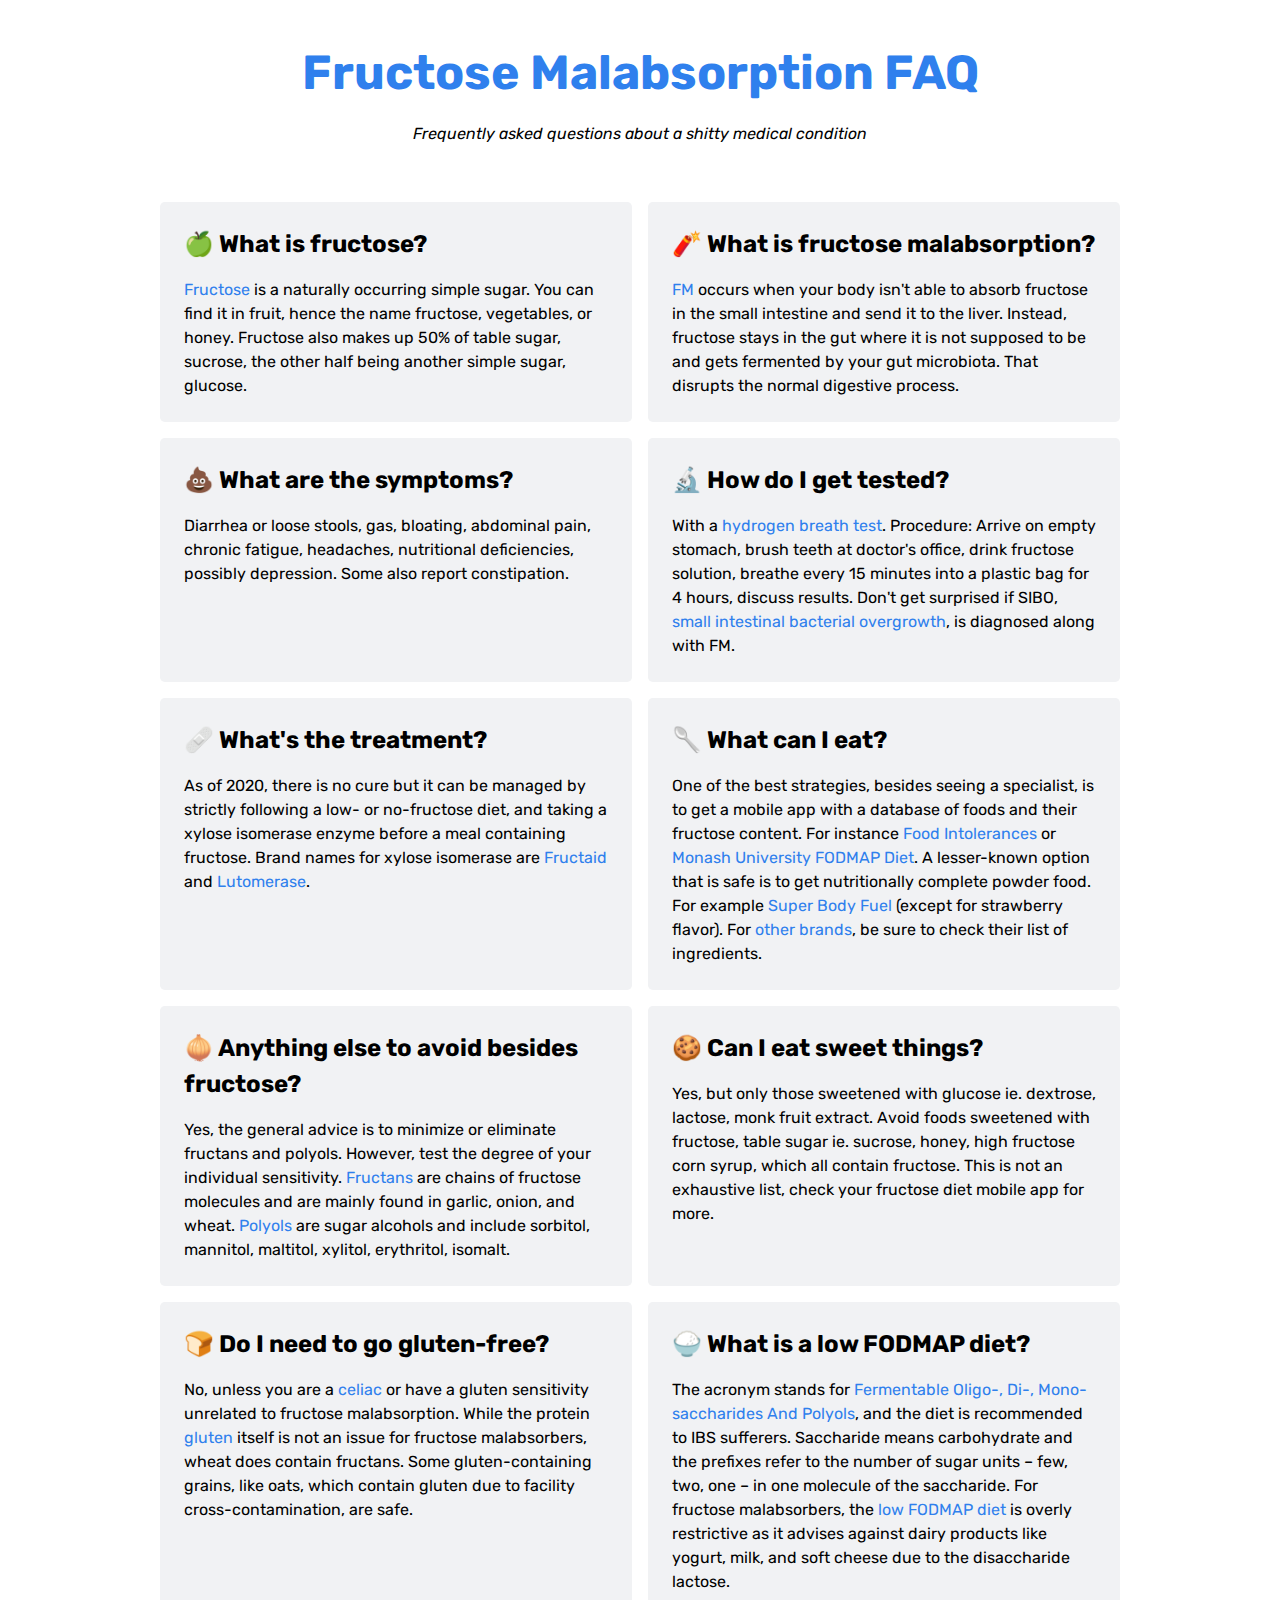
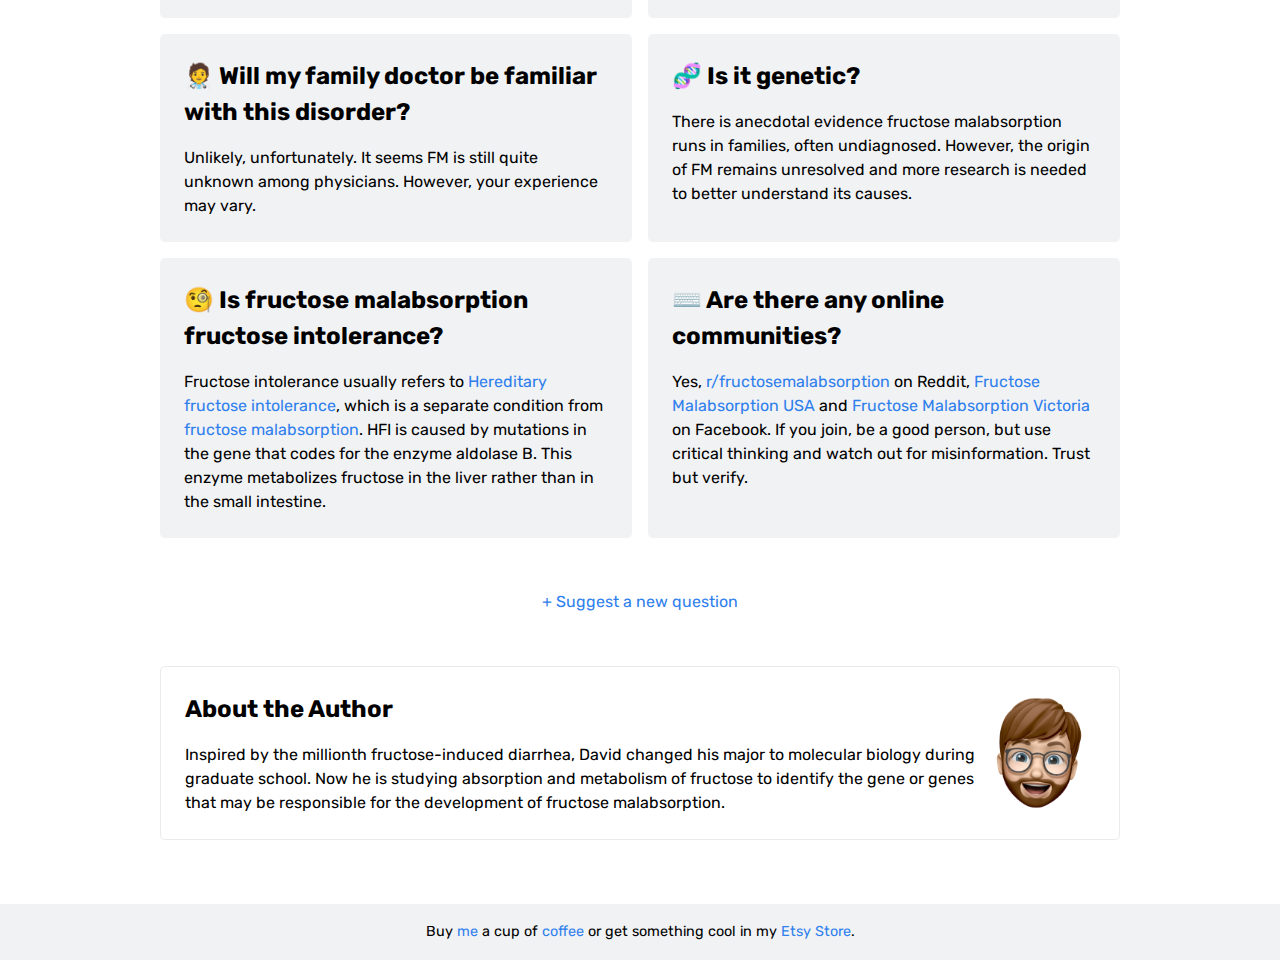
==== index.html @ 62d671f2 "Updated styling, added memoji, added "suggest new question"" ====
<!DOCTYPE html>
<html lang="en">

<head>
    <!-- Global site tag (gtag.js) - Google Analytics -->
    <script async src="https://www.googletagmanager.com/gtag/js?id=UA-145161862-3"></script>
    <script>
        window.dataLayer = window.dataLayer || [];
        function gtag(){dataLayer.push(arguments);}
        gtag('js', new Date());

        gtag('config', 'UA-145161862-3');
    </script>

  <meta charset="UTF-8" name="viewport" content="width=device-width, initial-scale=1">
  <meta name="description" content="Frequently asked questions about a shitty medical condition. Fructose malabsorption occurs when your body is unable to digest the sugar fructose.">
  <meta name="keywords" content="fructose, malabsorption">
  <meta name="author" content="David Šmehlík">
  <title>Fructose Malabsorption FAQ</title>
  
  <link rel="stylesheet" href="styles.css">
  <link rel="icon" href="img/favicon.png" type="image/png">
  <link href="https://fonts.googleapis.com/css2?family=Rubik:wght@400;700&display=swap" rel="stylesheet">
</head>

<body>
    <div class="content">
        <div class="header">
            <h1>Fructose Malabsorption FAQ</h1>
            <p><i>Frequently asked questions about a shitty medical condition</i></p>
        </div>

        <div class="grid">
            <div>
                <h2>🍏 What is fructose?</h2>
                <p><a href="https://en.m.wikipedia.org/wiki/Fructose" target="_blank">Fructose</a> is a naturally occurring simple sugar. You can find it in fruit, hence the name fructose, vegetables, or honey. Fructose also makes up 50% of table sugar, sucrose, the other half being another simple sugar, glucose.</p>
            </div>

            <div>
                <h2>🧨 What is fructose malabsorption?</h2>
                <p><a href="https://en.m.wikipedia.org/wiki/Fructose_malabsorption" target="_blank">FM</a> occurs when your body isn't able to absorb fructose in the small intestine and send it to the liver. Instead, fructose stays in the gut where it is not supposed to be and gets fermented by your gut microbiota. That disrupts the normal digestive process.</p>
            </div>

            <div>
                <h2>💩 What are the symptoms?</h2>
                <p>Diarrhea or loose stools, gas, bloating, abdominal pain, chronic fatigue, headaches, nutritional deficiencies, possibly depression. Some also report constipation.</p>
            </div>

            <div>
                <h2>🔬 How do I get tested?</h2>
                <p>With a <a href="https://en.m.wikipedia.org/wiki/Hydrogen_breath_test" target="_blank">hydrogen breath test</a>. Procedure: Arrive on empty stomach, brush teeth at doctor's office, drink fructose solution, breathe every 15 minutes into a plastic bag for 4 hours, discuss results. Don't get surprised if SIBO, <a href="https://en.m.wikipedia.org/wiki/Small_intestinal_bacterial_overgrowth" target="_blank">small intestinal bacterial overgrowth</a>, is diagnosed along with FM.</p>
            </div>

            <div>
                <h2>🩹 What's the treatment?</h2>
                <p>As of 2020, there is no cure but it can be managed by strictly following a low- or no-fructose diet, and taking a xylose isomerase enzyme before a meal containing fructose. Brand names for xylose isomerase are <a href="https://amzn.to/2VSVG8y" target="_blank">Fructaid</a> and <a href="http://rover.ebay.com/rover/1/711-53200-19255-0/1?ff3=4&pub=5575585655&toolid=10001&campid=5338680335&customid=&mpre=https%3A%2F%2Fwww.ebay.com%2Fitm%2FLutomerase-108-capsules-Fructose-intolerance-malabsorption-Xylose-Isomerase%2F252926486520" target="_blank">Lutomerase</a>.</p>
            </div>

            <div>
                <h2>🥄 What can I eat?</h2>
                <p>One of the best strategies, besides seeing a specialist, is to get a mobile app with a database of foods and their fructose content. For instance <a href="https://www.baliza.de/en/apps/histamine.html" target="_blank">Food Intolerances</a> or <a href="https://www.monashfodmap.com/ibs-central/i-have-ibs/get-the-app/" target="_blank">Monash University FODMAP Diet</a>. A lesser-known option that is safe is to get nutritionally complete powder food. For example <a href="https://superbodyfuel.com/" target="_blank">Super Body Fuel</a> (except for strawberry flavor). For <a href="https://www.blendrunner.com/" target="_blank">other brands</a>, be sure to check their list of ingredients.</p>
            </div>

            <div>
                <h2>🧅 Anything else to avoid besides fructose?</h2>
                <p>Yes, the general advice is to minimize or eliminate fructans and polyols. However, test the degree of your individual sensitivity. <a href="https://en.m.wikipedia.org/wiki/Fructan" target="_blank">Fructans</a> are chains of fructose molecules and are mainly found in garlic, onion, and wheat. <a href="https://en.m.wikipedia.org/wiki/Polyol" target="_blank">Polyols</a> are sugar alcohols and include sorbitol, mannitol, maltitol, xylitol, erythritol, isomalt.</p>
            </div>

            <div>
                <h2>🍪 Can I eat sweet things?</h2>
                <p>Yes, but only those sweetened with glucose ie. dextrose, lactose, monk fruit extract. Avoid foods sweetened with fructose, table sugar ie. sucrose, honey, high fructose corn syrup, which all contain fructose. This is not an exhaustive list, check your fructose diet mobile app for more.</p>
            </div>

            <div>
                <h2>🍞 Do I need to go gluten-free?</h2>
                <p>No, unless you are a <a href="https://en.m.wikipedia.org/wiki/Coeliac_disease" target="_blank">celiac</a> or have a gluten sensitivity unrelated to fructose malabsorption. While the protein <a href="https://en.m.wikipedia.org/wiki/Gluten" target="_blank">gluten</a> itself is not an issue for fructose malabsorbers, wheat does contain fructans. Some gluten-containing grains, like oats, which contain gluten due to facility cross-contamination, are safe.</p>
            </div>

            <div>
                <h2>🍚 What is a low FODMAP diet?</h2>
                <p>The acronym stands for <a href="https://en.m.wikipedia.org/wiki/FODMAP" target="_blank">Fermentable Oligo-, Di-, Mono-saccharides And Polyols</a>, and the diet is recommended to IBS sufferers. Saccharide means carbohydrate and the prefixes refer to the number of sugar units – few, two, one – in one molecule of the saccharide. For fructose malabsorbers, the <a href="https://en.m.wikipedia.org/wiki/Low-FODMAP_diet" target="_blank">low FODMAP diet</a> is overly restrictive as it advises against dairy products like yogurt, milk, and soft cheese due to the disaccharide lactose.</p>
            </div>

            <div>
                <h2>🧑‍⚕️ Will my family doctor be familiar with this disorder?</h2>
                <p>Unlikely, unfortunately. It seems FM is still quite unknown among physicians. However, your experience may vary.</p>
            </div>

            <div>
                <h2>🧬 Is it genetic?</h2>
                <p>There is anecdotal evidence fructose malabsorption runs in families, often undiagnosed. However, the origin of FM remains unresolved and more research is needed to better understand its causes.</p>
            </div>

            <div>
                <h2>🧐 Is fructose malabsorption fructose intolerance?</h2>
                <p>Fructose intolerance usually refers to <a href="https://en.m.wikipedia.org/wiki/Hereditary_fructose_intolerance" target="_blank">Hereditary fructose intolerance</a>, which is a separate condition from <a href="https://en.m.wikipedia.org/wiki/Fructose_malabsorption" target="_blank">fructose malabsorption</a>. HFI is caused by mutations in the gene that codes for the enzyme aldolase B. This enzyme metabolizes fructose in the liver rather than in the small intestine.</p>
            </div>

            <div>
                <h2>⌨️ Are there any online communities?</h2>
                <p>Yes, <a href="https://www.reddit.com/r/fructosemalabsorption/" target="_blank">r/fructosemalabsorption</a> on Reddit, <a href="https://www.facebook.com/groups/fructosemalabsorptionusa/" target="_blank">Fructose Malabsorption USA</a> and <a href="https://www.facebook.com/groups/FMSGVIC/" target="_blank">Fructose Malabsorption Victoria</a> on Facebook. If you join, be a good person, but use critical thinking and watch out for misinformation. Trust but verify.</p>
            </div>

        </div> <!-- end of grid -->

        <p class="github"><a href="https://github.com/akuataya/fmfaq/issues" target="_blank">+ Suggest a new question</a></p>

        <div class="author-box">
            <div>
                <h2>About the Author</h2>
                <p>Inspired by the millionth fructose-induced diarrhea, David changed his major to molecular biology during graduate school. Now he is studying absorption and metabolism of fructose to identify the gene or genes that may be responsible for the development of fructose malabsorption.</p>
            </div>

            <img src="img/memoji.png" alt="David Memoji" class="memoji">
        </div>

    </div> <!-- end of content -->

    <div class="footer">
        <p>Buy <a href="https://www.notion.so/David-mehl-k-1b4db0e80f3c4f21912e86f23a5ece4b" target="_blank">me</a> a cup of <a href="https://ko-fi.com/akuataya" target="_blank">coffee</a> or get something cool in my <a href="https://www.etsy.com/shop/akuataya" target="_blank">Etsy Store</a>.</p>
    </div>

</body>
</html>
---- styles.css ----
* {
    margin: 0;
    padding: 0;
}

body {
    font-family: 'Rubik', sans-serif;
    font-size: 1rem;
    font-weight: 400;
    line-height: 1.5;
    background-color: white;
}

.content {
    padding: 1rem;
    max-width: 960px;
    margin: auto;
}

.header {
    text-align: center;
    margin-top: 1.75rem;
    margin-bottom: 3.5rem;
}

h1 {
    font-weight: 700;
    font-size: 3rem;
    line-height: 1.2;
    color: #2F80ED;
    padding-bottom: 1.25rem;
}

h2 {
    font-weight: 700;
    font-size: 1.5rem;
    margin-bottom: 1rem;
}

a {
    text-decoration: none;
    color: #2F80ED;
}

a:hover {
    text-decoration: underline;
    color: #1D7DFF;
}

.grid {
    display: grid;
    grid-template-columns: 1fr 1fr;
    grid-gap: 1rem;
    margin-bottom: 1rem;
}

.grid > div {
    padding: 1.5rem;
    border-radius: 0.3rem;
    /* border: 1px solid lightgrey; */
    background-color: #F1F2F4;
}

/*
.grid > div:nth-child(odd) {
    background-color: #E8EAED;
}
*/

.grid > div:hover {
    -webkit-box-shadow: inset 0px 0px 0px 1px rgba(47,128,237,1);
    -moz-box-shadow: inset 0px 0px 0px 1px rgba(47,128,237,1);
    box-shadow: inset 0px 0px 0px 1px rgba(47,128,237,1);
}

.github {
    text-align: center;
    padding-top: 2.25rem;
}

.author-box {
    display: flex;
    /* flex-wrap: wrap; */
    align-items: center;
    /* background-color: white; */
    padding: 1.5rem;
    border-radius: 0.3rem;
    border: 1px solid #E8EAED;
    /* box-shadow: 0px 0px 5px 5px rgba(0,0,0,0.05); */
    margin-top: 3.25rem;
    margin-bottom: 3rem;
}

.author-box:hover {
    border: 1px solid #1D7DFF;
}

.memoji {
    height: 7rem;
}

.footer {
    /* position: fixed; */
    left: 0;
    bottom: 0;
    width: 100%;
    /* line-height: 25px; */
    background-color: #F1F2F4;
    color: black;
    text-align: center;
    font-size: 0.9rem;
    padding-top: 1.1rem;
    padding-bottom: 1.1rem;
}

/* Mobile Styles */

@media only screen and (max-width: 750px) {

    .grid {
        grid-template-columns: auto;
    }

}
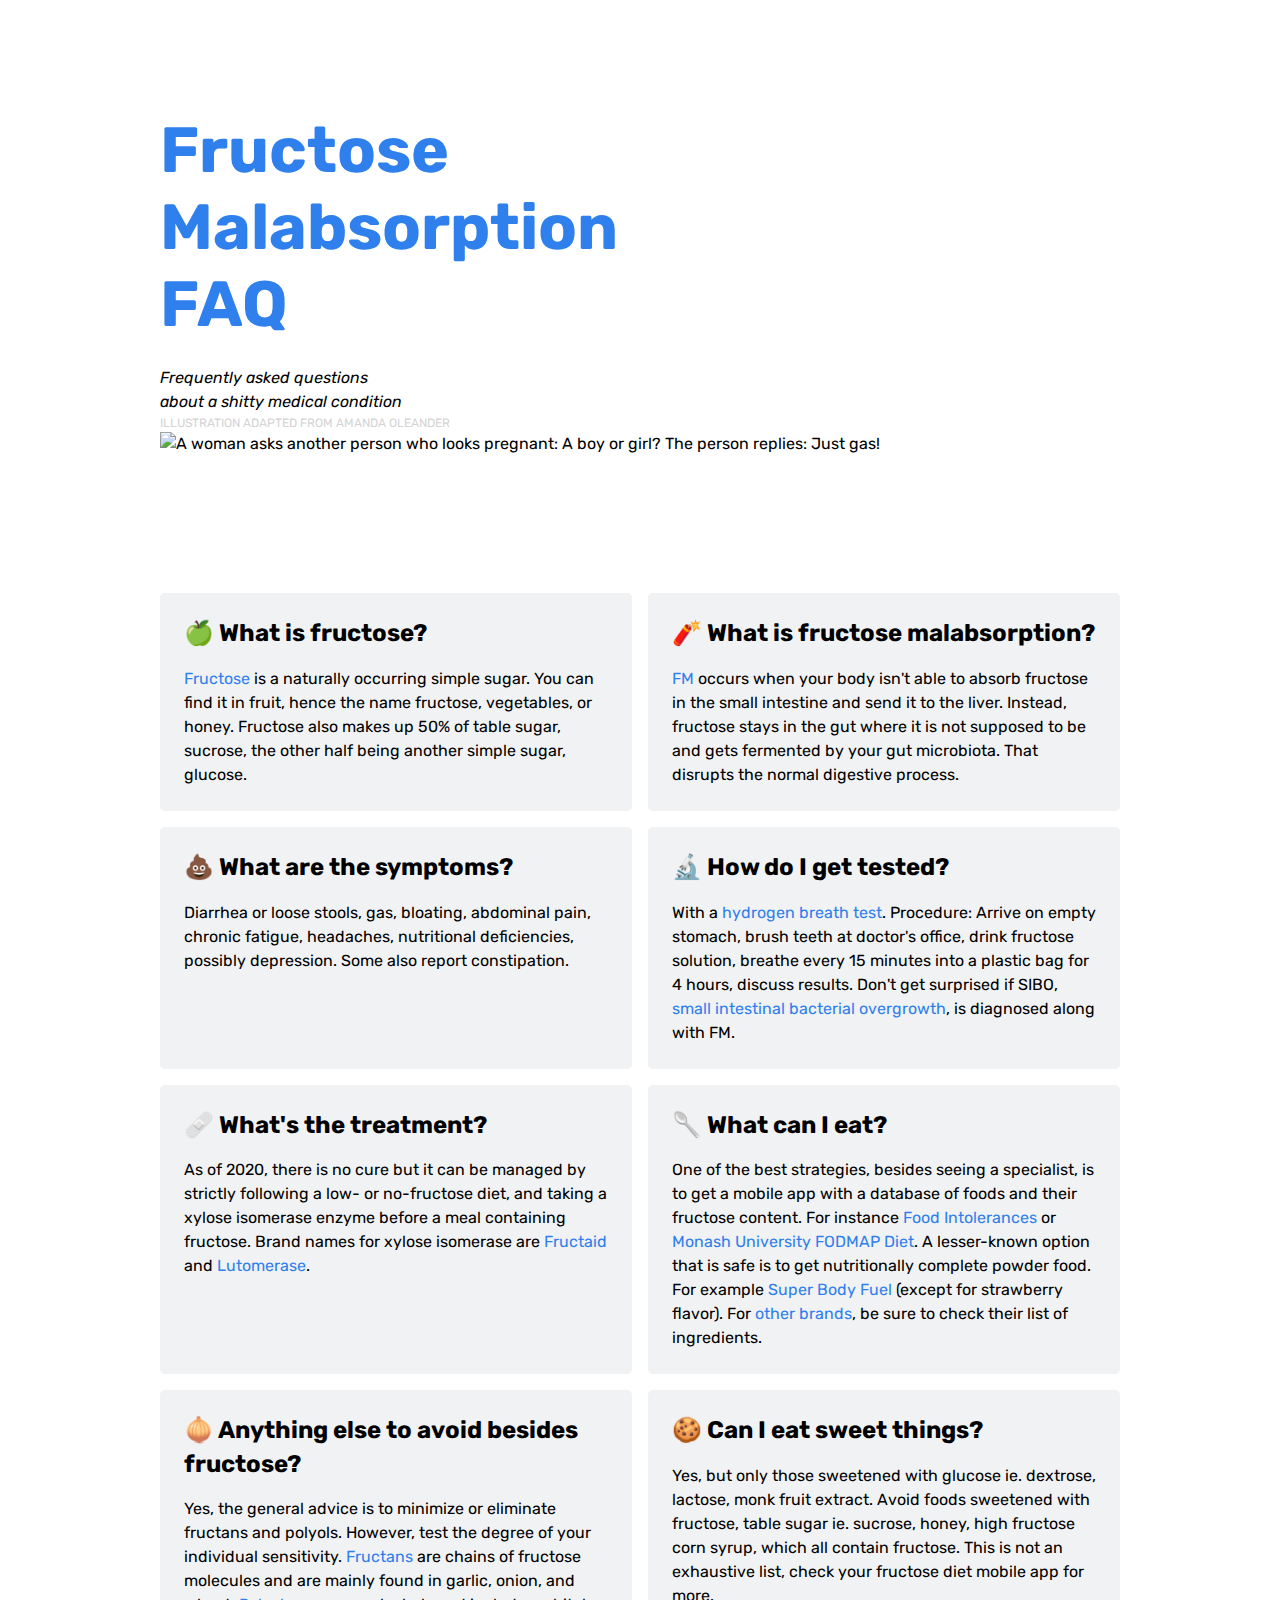
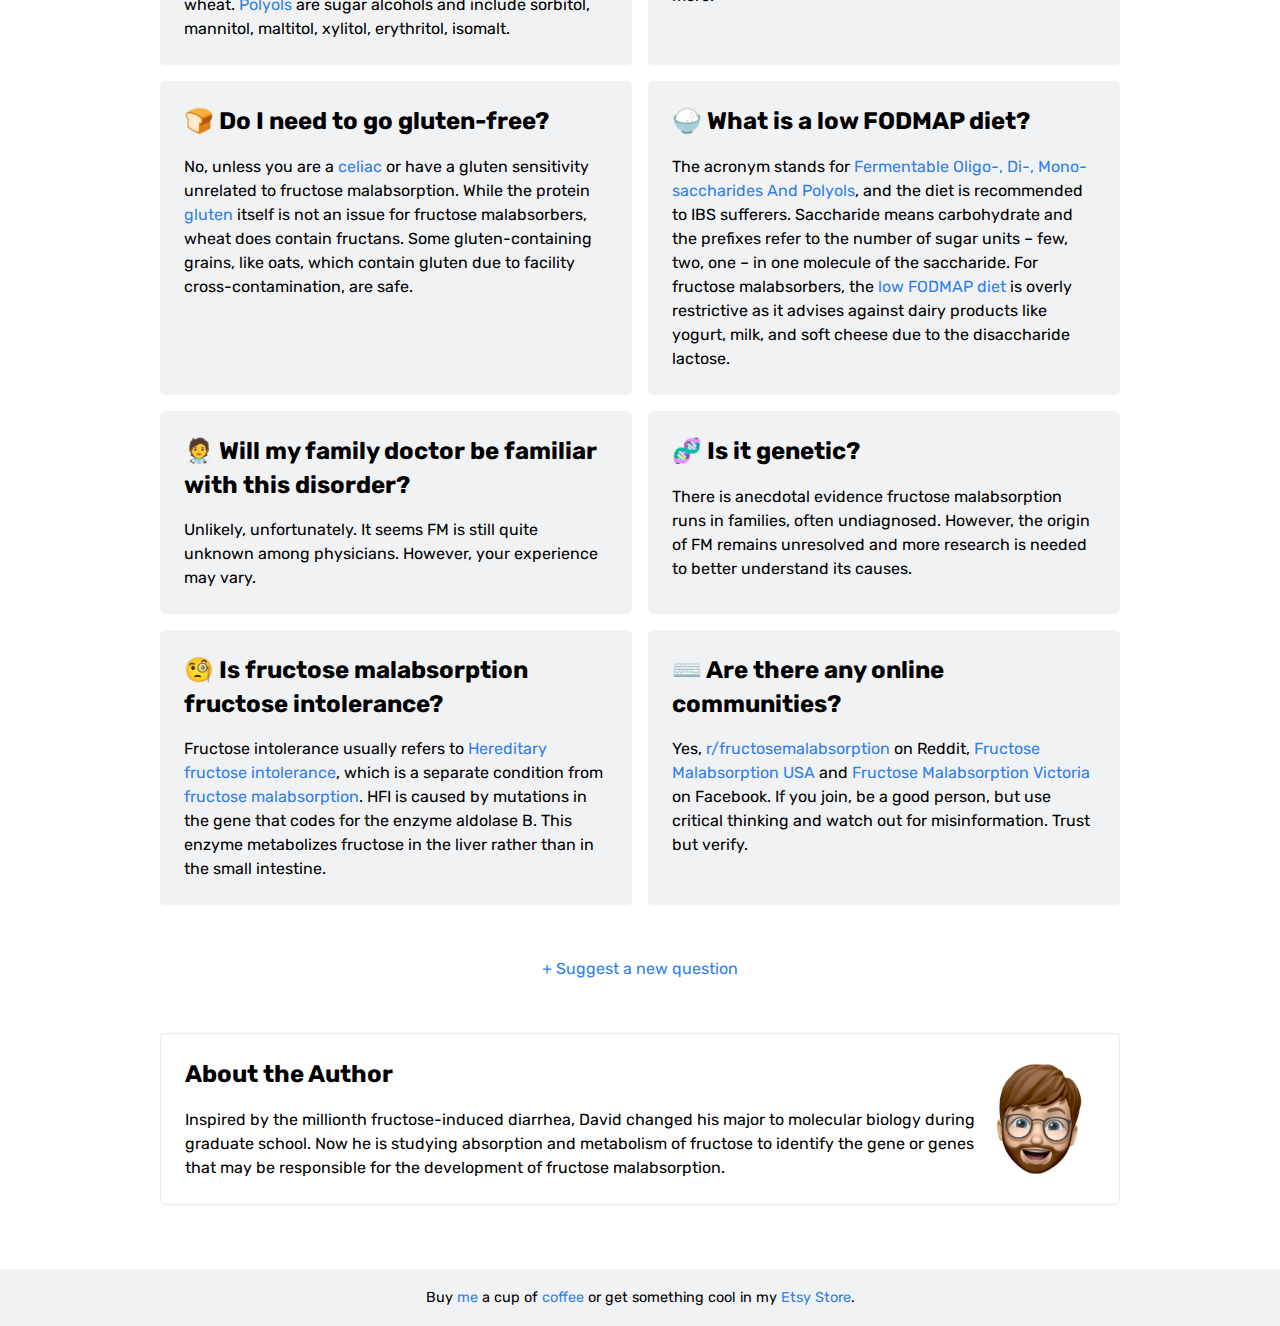
==== commit 16ef0ac6: "Fixed svg scaling in Safari" ====
--- a/index.html
+++ b/index.html
@@ -25,9 +25,16 @@
 
 <body>
     <div class="content">
+
         <div class="header">
-            <h1>Fructose Malabsorption FAQ</h1>
-            <p><i>Frequently asked questions about a shitty medical condition</i></p>
+            <div class="title">
+                <div>
+                    <h1>Fructose<br>Malabsorption<br>FAQ</h1>
+                    <p><i>Frequently asked questions<br>about a shitty medical condition</i></p>
+                </div>
+                <p class="caption">Illustration adapted from <a href="https://www.amandaoleander.com/" target="_blank">Amanda Oleander</a></p>
+            </div>
+            <img src="img/boy-or-girl.svg" alt="A woman asks another person who looks pregnant: A boy or girl? The person replies: Just gas!" class="hero-img">
         </div>
 
         <div class="grid">
@@ -111,7 +118,7 @@
                 <p>Inspired by the millionth fructose-induced diarrhea, David changed his major to molecular biology during graduate school. Now he is studying absorption and metabolism of fructose to identify the gene or genes that may be responsible for the development of fructose malabsorption.</p>
             </div>
 
-            <img src="img/memoji.png" alt="David Memoji" class="memoji">
+            <img src="img/memoji.png" alt="Author Memoji" class="memoji">
         </div>
 
     </div> <!-- end of content -->
--- a/styles.css
+++ b/styles.css
@@ -18,23 +18,48 @@
 }
 
 .header {
-    text-align: center;
-    margin-top: 1.75rem;
-    margin-bottom: 3.5rem;
+    display: flex;
+    flex-wrap: wrap;
+    justify-content: space-between;
+    /* text-align: center; */
+    margin-top: 6rem;
+    margin-bottom: 8.25rem;
+}
+
+.title {
+    display: flex;
+    flex-direction: column;
+    justify-content: space-between;
 }
 
 h1 {
     font-weight: 700;
-    font-size: 3rem;
+    font-size: 4rem;
     line-height: 1.2;
     color: #2F80ED;
-    padding-bottom: 1.25rem;
+    padding-bottom: 1.5rem;
 }
 
 h2 {
     font-weight: 700;
     font-size: 1.5rem;
+    line-height: 1.4;
     margin-bottom: 1rem;
+}
+
+.hero-img {
+    padding-bottom: 5px;
+}
+
+.caption {
+    color: lightgrey;
+    text-transform: uppercase;
+    font-size: 0.75rem;
+    /* margin-top: 5.6rem; */
+}
+
+.caption > a {
+    color: lightgrey;
 }
 
 a {
@@ -114,6 +139,42 @@
 }
 
 /* Mobile Styles */
+/* Mobile Styles */
+/* Mobile Styles */
+
+@media only screen and (max-width: 924px) {
+
+    .header {
+        margin-top: 5rem;
+        margin-bottom: 6.5rem;
+    }
+
+    h1 {
+        font-size: 3.5rem;
+    }
+
+    .hero-img {
+        max-height: 380px;
+    }
+
+}
+
+@media only screen and (max-width: 839px) {
+
+    .header {
+        margin-top: 4rem;
+        margin-bottom: 5.5rem;
+    }
+
+    h1 {
+        font-size: 3rem;
+    }
+
+    .hero-img {
+        max-height: 340px;
+    }
+
+}
 
 @media only screen and (max-width: 750px) {
 
@@ -121,4 +182,27 @@
         grid-template-columns: auto;
     }
 
+}
+
+@media only screen and (max-width: 739px) {
+
+    .header {
+        justify-content: center;
+        margin-top: 2.75rem;
+        margin-bottom: 4.25rem;
+    }
+
+    h1 {
+        font-size: 3rem;
+    }
+
+    .caption {
+        margin-top: 1.5rem;
+        margin-bottom: 2rem;
+    }
+
+    .hero-img {
+        max-height: 340px;
+    }
+
 }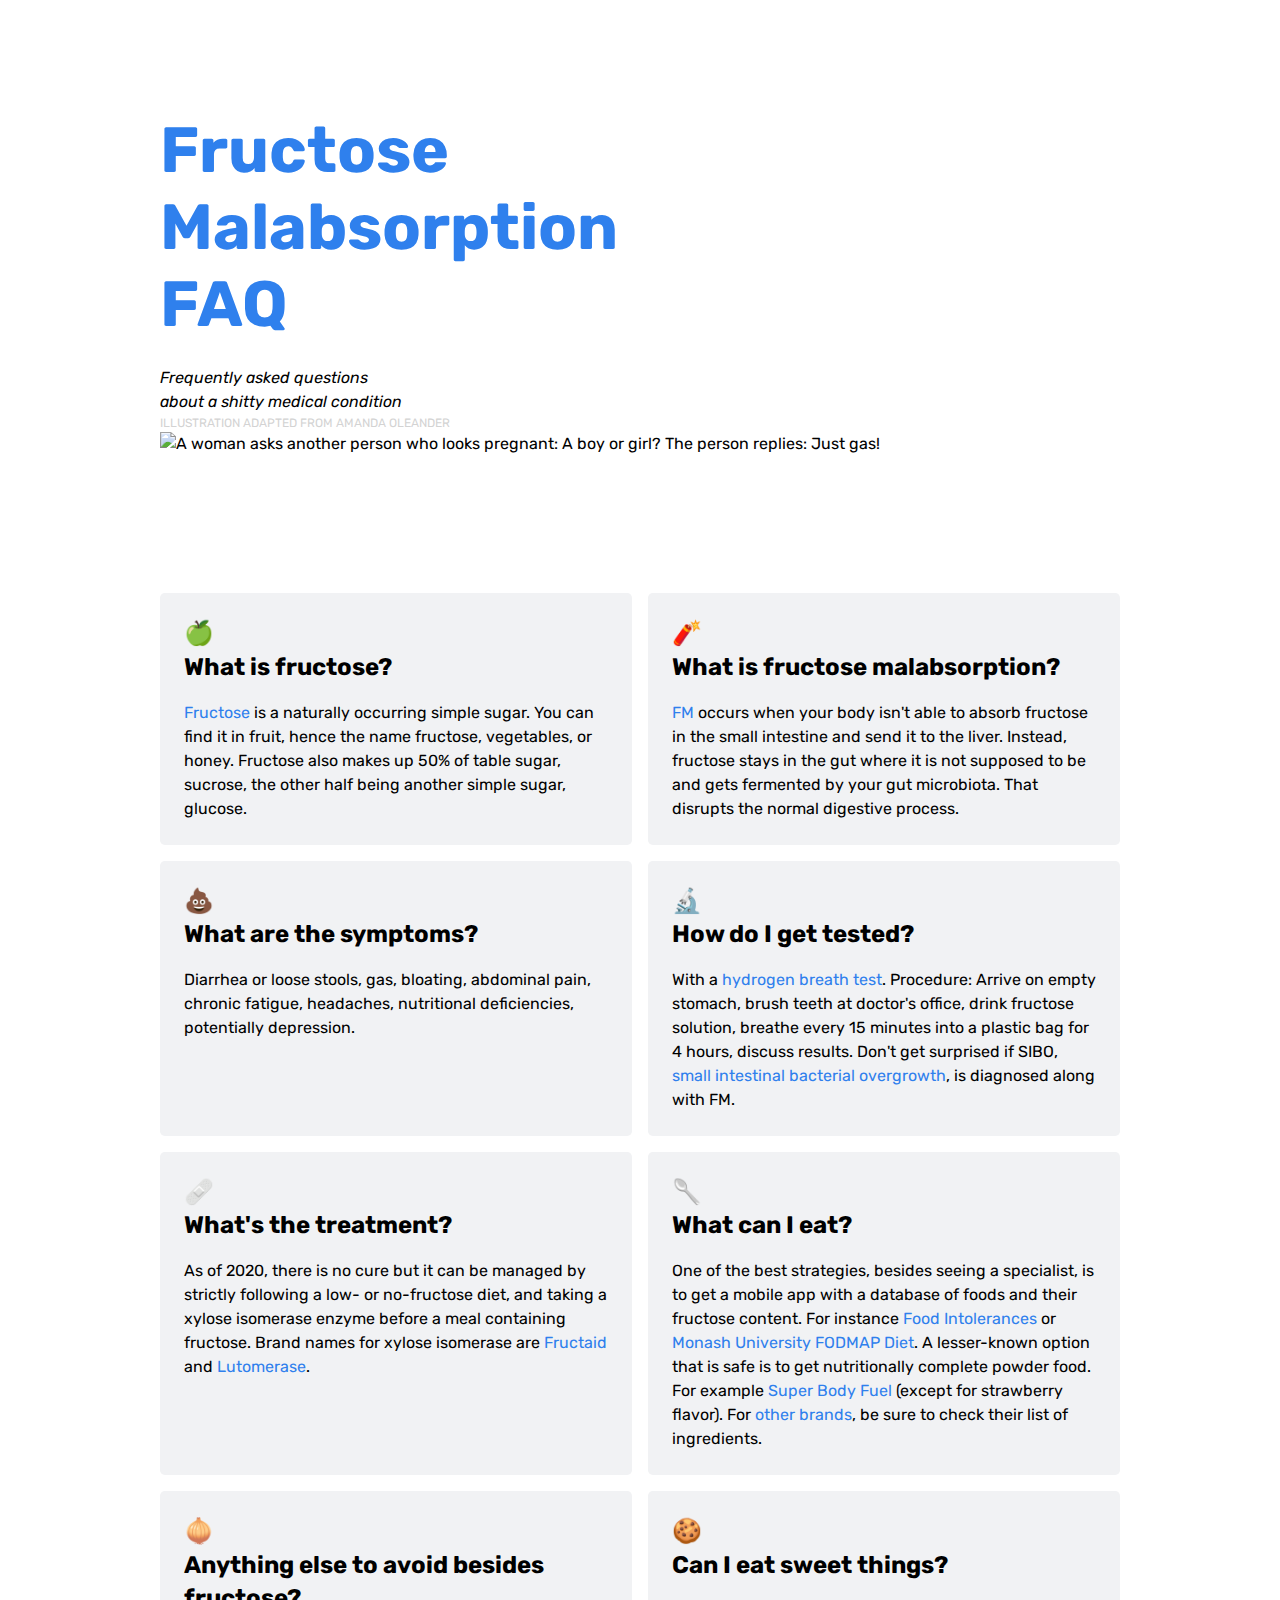
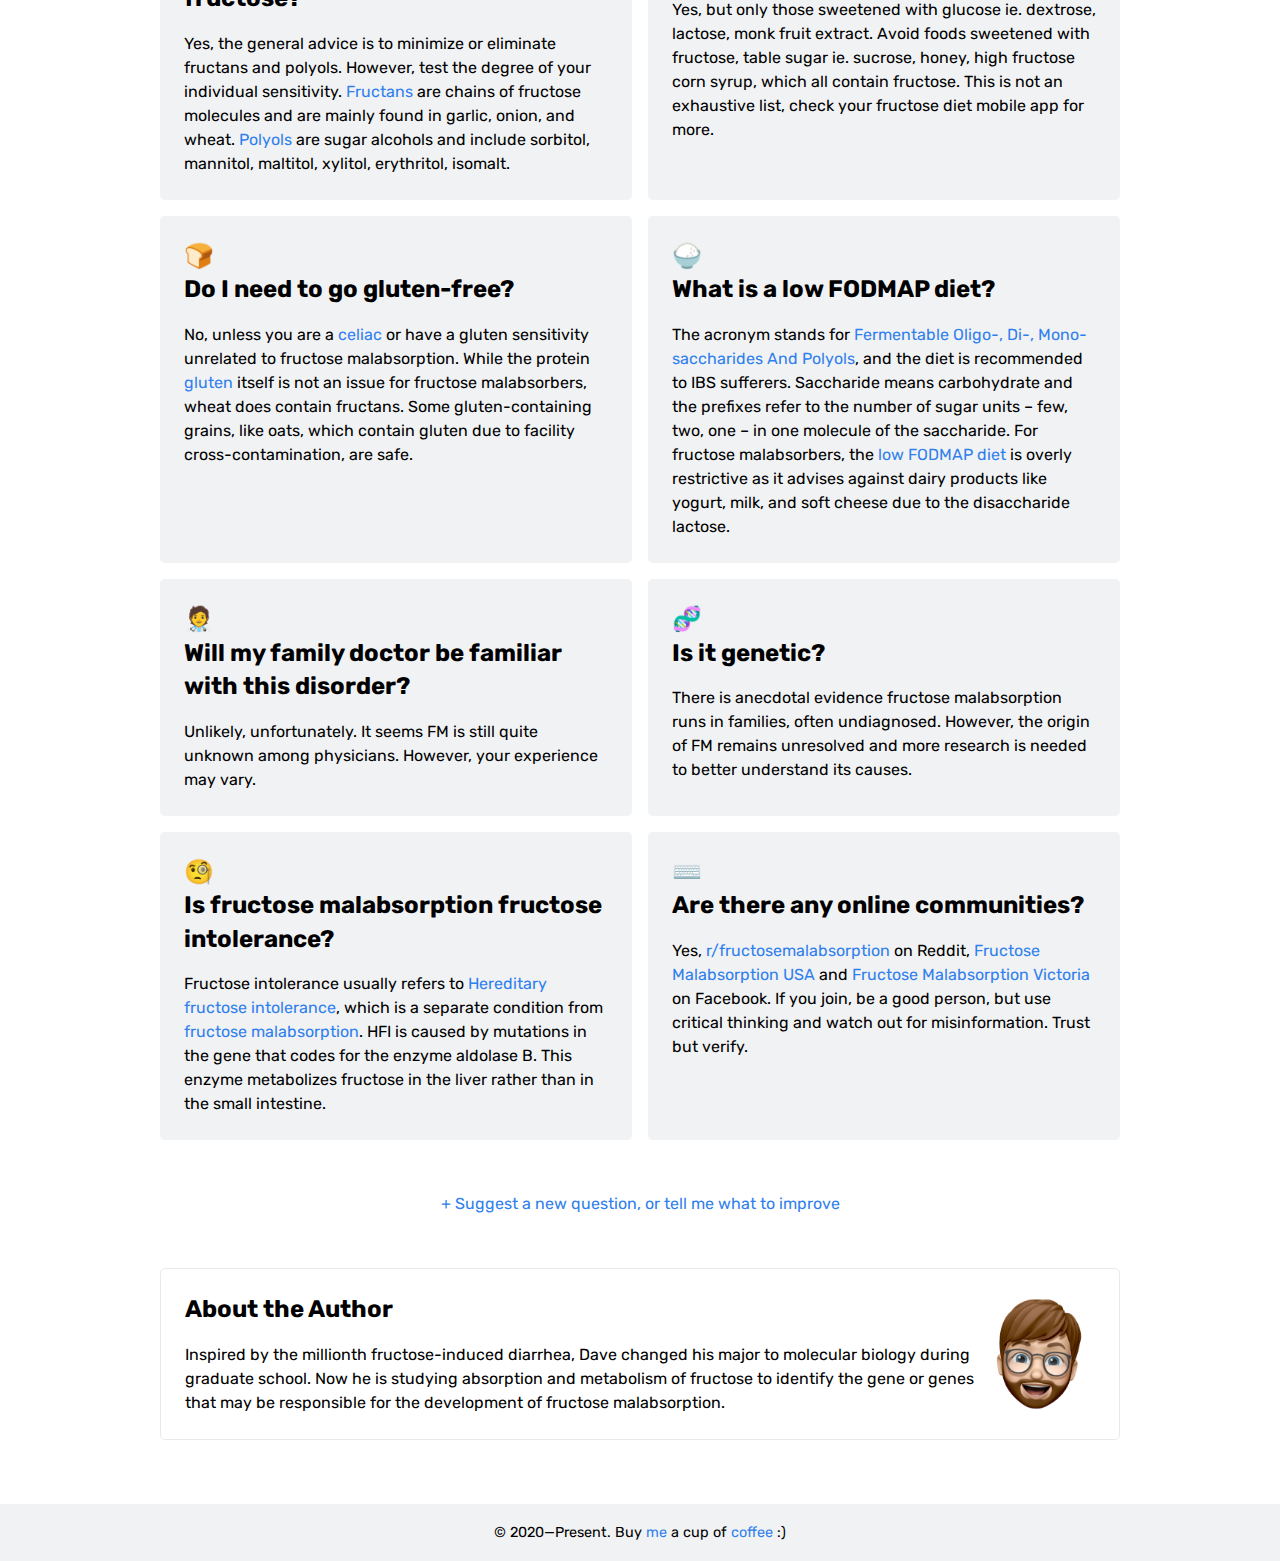
==== commit 53d62f35: "First pass of review years later" ====
--- a/index.html
+++ b/index.html
@@ -6,126 +6,190 @@
     <script async src="https://www.googletagmanager.com/gtag/js?id=UA-145161862-3"></script>
     <script>
         window.dataLayer = window.dataLayer || [];
-        function gtag(){dataLayer.push(arguments);}
+        function gtag() { dataLayer.push(arguments); }
         gtag('js', new Date());
 
         gtag('config', 'UA-145161862-3');
     </script>
 
-  <meta charset="UTF-8" name="viewport" content="width=device-width, initial-scale=1">
-  <meta name="description" content="Frequently asked questions about a shitty medical condition. Fructose malabsorption occurs when your body is unable to digest the sugar fructose.">
-  <meta name="keywords" content="fructose, malabsorption">
-  <meta name="author" content="David Šmehlík">
-  <title>Fructose Malabsorption FAQ</title>
-  
-  <link rel="stylesheet" href="styles.css">
-  <link rel="icon" href="img/favicon.png" type="image/png">
-  <link href="https://fonts.googleapis.com/css2?family=Rubik:wght@400;700&display=swap" rel="stylesheet">
+    <meta charset="UTF-8" name="viewport" content="width=device-width, initial-scale=1">
+    <meta name="description"
+        content="Frequently asked questions about a shitty medical condition. Fructose malabsorption occurs when your body is unable to digest the sugar fructose.">
+    <meta name="keywords" content="fructose, malabsorption">
+    <meta name="author" content="Dave">
+    <title>Fructose Malabsorption FAQ</title>
+
+    <!-- Links -->
+    <link rel="stylesheet" href="styles.css">
+    <link rel="icon" href="img/favicon.png" type="image/png">
+    <link rel="preconnect" href="https://fonts.googleapis.com">
+    <link rel="preconnect" href="https://fonts.gstatic.com" crossorigin>
+    <link href="https://fonts.googleapis.com/css2?family=Rubik:wght@400;700&display=swap" rel="stylesheet">
 </head>
 
 <body>
-    <div class="content">
+    <main>
 
-        <div class="header">
-            <div class="title">
+        <div class="hero">
+            <div class="hero-text">
                 <div>
                     <h1>Fructose<br>Malabsorption<br>FAQ</h1>
                     <p><i>Frequently asked questions<br>about a shitty medical condition</i></p>
                 </div>
-                <p class="caption">Illustration adapted from <a href="https://www.amandaoleander.com/" target="_blank">Amanda Oleander</a></p>
+                <p class="caption">Illustration adapted from <a href="https://www.amandaoleander.com/"
+                        target="_blank">Amanda Oleander</a></p>
             </div>
-            <img src="img/boy-or-girl.svg" alt="A woman asks another person who looks pregnant: A boy or girl? The person replies: Just gas!" class="hero-img">
+
+            <img src="img/boy-or-girl.svg"
+                alt="A woman asks another person who looks pregnant: A boy or girl? The person replies: Just gas!"
+                class="hero-img">
         </div>
 
+        <!-- Cards grid -->
         <div class="grid">
             <div>
-                <h2>🍏 What is fructose?</h2>
-                <p><a href="https://en.m.wikipedia.org/wiki/Fructose" target="_blank">Fructose</a> is a naturally occurring simple sugar. You can find it in fruit, hence the name fructose, vegetables, or honey. Fructose also makes up 50% of table sugar, sucrose, the other half being another simple sugar, glucose.</p>
+                <h2>🍏<br>What is fructose?</h2>
+                <p><a href="https://en.m.wikipedia.org/wiki/Fructose" target="_blank">Fructose</a> is a naturally
+                    occurring simple sugar. You can find it in fruit, hence the name fructose, vegetables, or honey.
+                    Fructose also makes up 50% of table sugar, sucrose, the other half being another simple sugar,
+                    glucose.</p>
             </div>
 
             <div>
-                <h2>🧨 What is fructose malabsorption?</h2>
-                <p><a href="https://en.m.wikipedia.org/wiki/Fructose_malabsorption" target="_blank">FM</a> occurs when your body isn't able to absorb fructose in the small intestine and send it to the liver. Instead, fructose stays in the gut where it is not supposed to be and gets fermented by your gut microbiota. That disrupts the normal digestive process.</p>
+                <h2>🧨<br>What is fructose malabsorption?</h2>
+                <p><a href="https://en.m.wikipedia.org/wiki/Fructose_malabsorption" target="_blank">FM</a> occurs when
+                    your body isn't able to absorb fructose in the small intestine and send it to the liver. Instead,
+                    fructose stays in the gut where it is not supposed to be and gets fermented by your gut microbiota.
+                    That disrupts the normal digestive process.</p>
             </div>
 
             <div>
-                <h2>💩 What are the symptoms?</h2>
-                <p>Diarrhea or loose stools, gas, bloating, abdominal pain, chronic fatigue, headaches, nutritional deficiencies, possibly depression. Some also report constipation.</p>
+                <h2>💩<br>What are the symptoms?</h2>
+                <p>Diarrhea or loose stools, gas, bloating, abdominal pain, chronic fatigue, headaches, nutritional
+                    deficiencies, potentially depression.</p>
             </div>
 
             <div>
-                <h2>🔬 How do I get tested?</h2>
-                <p>With a <a href="https://en.m.wikipedia.org/wiki/Hydrogen_breath_test" target="_blank">hydrogen breath test</a>. Procedure: Arrive on empty stomach, brush teeth at doctor's office, drink fructose solution, breathe every 15 minutes into a plastic bag for 4 hours, discuss results. Don't get surprised if SIBO, <a href="https://en.m.wikipedia.org/wiki/Small_intestinal_bacterial_overgrowth" target="_blank">small intestinal bacterial overgrowth</a>, is diagnosed along with FM.</p>
+                <h2>🔬<br>How do I get tested?</h2>
+                <p>With a <a href="https://en.m.wikipedia.org/wiki/Hydrogen_breath_test" target="_blank">hydrogen breath
+                        test</a>. Procedure: Arrive on empty stomach, brush teeth at doctor's office, drink fructose
+                    solution, breathe every 15 minutes into a plastic bag for 4 hours, discuss results. Don't get
+                    surprised if SIBO, <a href="https://en.m.wikipedia.org/wiki/Small_intestinal_bacterial_overgrowth"
+                        target="_blank">small intestinal bacterial overgrowth</a>, is diagnosed along with FM.</p>
             </div>
 
             <div>
-                <h2>🩹 What's the treatment?</h2>
-                <p>As of 2020, there is no cure but it can be managed by strictly following a low- or no-fructose diet, and taking a xylose isomerase enzyme before a meal containing fructose. Brand names for xylose isomerase are <a href="https://amzn.to/2VSVG8y" target="_blank">Fructaid</a> and <a href="http://rover.ebay.com/rover/1/711-53200-19255-0/1?ff3=4&pub=5575585655&toolid=10001&campid=5338680335&customid=&mpre=https%3A%2F%2Fwww.ebay.com%2Fitm%2FLutomerase-108-capsules-Fructose-intolerance-malabsorption-Xylose-Isomerase%2F252926486520" target="_blank">Lutomerase</a>.</p>
+                <h2>🩹<br>What's the treatment?</h2>
+                <p>As of 2020, there is no cure but it can be managed by strictly following a low- or no-fructose diet,
+                    and taking a xylose isomerase enzyme before a meal containing fructose. Brand names for xylose
+                    isomerase are <a href="https://amzn.to/2VSVG8y" target="_blank">Fructaid</a> and <a
+                        href="http://rover.ebay.com/rover/1/711-53200-19255-0/1?ff3=4&pub=5575585655&toolid=10001&campid=5338680335&customid=&mpre=https%3A%2F%2Fwww.ebay.com%2Fitm%2FLutomerase-108-capsules-Fructose-intolerance-malabsorption-Xylose-Isomerase%2F252926486520"
+                        target="_blank">Lutomerase</a>.</p>
             </div>
 
             <div>
-                <h2>🥄 What can I eat?</h2>
-                <p>One of the best strategies, besides seeing a specialist, is to get a mobile app with a database of foods and their fructose content. For instance <a href="https://www.baliza.de/en/apps/histamine.html" target="_blank">Food Intolerances</a> or <a href="https://www.monashfodmap.com/ibs-central/i-have-ibs/get-the-app/" target="_blank">Monash University FODMAP Diet</a>. A lesser-known option that is safe is to get nutritionally complete powder food. For example <a href="https://superbodyfuel.com/" target="_blank">Super Body Fuel</a> (except for strawberry flavor). For <a href="https://www.blendrunner.com/" target="_blank">other brands</a>, be sure to check their list of ingredients.</p>
+                <h2>🥄<br>What can I eat?</h2>
+                <p>One of the best strategies, besides seeing a specialist, is to get a mobile app with a database of
+                    foods and their fructose content. For instance <a
+                        href="https://www.baliza.de/en/apps/histamine.html" target="_blank">Food Intolerances</a> or <a
+                        href="https://www.monashfodmap.com/ibs-central/i-have-ibs/get-the-app/" target="_blank">Monash
+                        University FODMAP Diet</a>. A lesser-known option that is safe is to get nutritionally complete
+                    powder food. For example <a href="https://superbodyfuel.com/" target="_blank">Super Body Fuel</a>
+                    (except for strawberry flavor). For <a href="https://www.blendrunner.com/" target="_blank">other
+                        brands</a>, be sure to check their list of ingredients.</p>
             </div>
 
             <div>
-                <h2>🧅 Anything else to avoid besides fructose?</h2>
-                <p>Yes, the general advice is to minimize or eliminate fructans and polyols. However, test the degree of your individual sensitivity. <a href="https://en.m.wikipedia.org/wiki/Fructan" target="_blank">Fructans</a> are chains of fructose molecules and are mainly found in garlic, onion, and wheat. <a href="https://en.m.wikipedia.org/wiki/Polyol" target="_blank">Polyols</a> are sugar alcohols and include sorbitol, mannitol, maltitol, xylitol, erythritol, isomalt.</p>
+                <h2>🧅<br>Anything else to avoid besides fructose?</h2>
+                <p>Yes, the general advice is to minimize or eliminate fructans and polyols. However, test the degree of
+                    your individual sensitivity. <a href="https://en.m.wikipedia.org/wiki/Fructan"
+                        target="_blank">Fructans</a> are chains of fructose molecules and are mainly found in garlic,
+                    onion, and wheat. <a href="https://en.m.wikipedia.org/wiki/Polyol" target="_blank">Polyols</a> are
+                    sugar alcohols and include sorbitol, mannitol, maltitol, xylitol, erythritol, isomalt.</p>
             </div>
 
             <div>
-                <h2>🍪 Can I eat sweet things?</h2>
-                <p>Yes, but only those sweetened with glucose ie. dextrose, lactose, monk fruit extract. Avoid foods sweetened with fructose, table sugar ie. sucrose, honey, high fructose corn syrup, which all contain fructose. This is not an exhaustive list, check your fructose diet mobile app for more.</p>
+                <h2>🍪<br>Can I eat sweet things?</h2>
+                <p>Yes, but only those sweetened with glucose ie. dextrose, lactose, monk fruit extract. Avoid foods
+                    sweetened with fructose, table sugar ie. sucrose, honey, high fructose corn syrup, which all contain
+                    fructose. This is not an exhaustive list, check your fructose diet mobile app for more.</p>
             </div>
 
             <div>
-                <h2>🍞 Do I need to go gluten-free?</h2>
-                <p>No, unless you are a <a href="https://en.m.wikipedia.org/wiki/Coeliac_disease" target="_blank">celiac</a> or have a gluten sensitivity unrelated to fructose malabsorption. While the protein <a href="https://en.m.wikipedia.org/wiki/Gluten" target="_blank">gluten</a> itself is not an issue for fructose malabsorbers, wheat does contain fructans. Some gluten-containing grains, like oats, which contain gluten due to facility cross-contamination, are safe.</p>
+                <h2>🍞<br>Do I need to go gluten-free?</h2>
+                <p>No, unless you are a <a href="https://en.m.wikipedia.org/wiki/Coeliac_disease"
+                        target="_blank">celiac</a> or have a gluten sensitivity unrelated to fructose malabsorption.
+                    While the protein <a href="https://en.m.wikipedia.org/wiki/Gluten" target="_blank">gluten</a> itself
+                    is not an issue for fructose malabsorbers, wheat does contain fructans. Some gluten-containing
+                    grains, like oats, which contain gluten due to facility cross-contamination, are safe.</p>
             </div>
 
             <div>
-                <h2>🍚 What is a low FODMAP diet?</h2>
-                <p>The acronym stands for <a href="https://en.m.wikipedia.org/wiki/FODMAP" target="_blank">Fermentable Oligo-, Di-, Mono-saccharides And Polyols</a>, and the diet is recommended to IBS sufferers. Saccharide means carbohydrate and the prefixes refer to the number of sugar units – few, two, one – in one molecule of the saccharide. For fructose malabsorbers, the <a href="https://en.m.wikipedia.org/wiki/Low-FODMAP_diet" target="_blank">low FODMAP diet</a> is overly restrictive as it advises against dairy products like yogurt, milk, and soft cheese due to the disaccharide lactose.</p>
+                <h2>🍚<br>What is a low FODMAP diet?</h2>
+                <p>The acronym stands for <a href="https://en.m.wikipedia.org/wiki/FODMAP" target="_blank">Fermentable
+                        Oligo-, Di-, Mono-saccharides And Polyols</a>, and the diet is recommended to IBS sufferers.
+                    Saccharide means carbohydrate and the prefixes refer to the number of sugar units – few, two, one –
+                    in one molecule of the saccharide. For fructose malabsorbers, the <a
+                        href="https://en.m.wikipedia.org/wiki/Low-FODMAP_diet" target="_blank">low FODMAP diet</a> is
+                    overly restrictive as it advises against dairy products like yogurt, milk, and soft cheese due to
+                    the disaccharide lactose.</p>
             </div>
 
             <div>
-                <h2>🧑‍⚕️ Will my family doctor be familiar with this disorder?</h2>
-                <p>Unlikely, unfortunately. It seems FM is still quite unknown among physicians. However, your experience may vary.</p>
+                <h2>🧑‍⚕️<br>Will my family doctor be familiar with this disorder?</h2>
+                <p>Unlikely, unfortunately. It seems FM is still quite unknown among physicians. However, your
+                    experience may vary.</p>
             </div>
 
             <div>
-                <h2>🧬 Is it genetic?</h2>
-                <p>There is anecdotal evidence fructose malabsorption runs in families, often undiagnosed. However, the origin of FM remains unresolved and more research is needed to better understand its causes.</p>
+                <h2>🧬<br>Is it genetic?</h2>
+                <p>There is anecdotal evidence fructose malabsorption runs in families, often undiagnosed. However, the
+                    origin of FM remains unresolved and more research is needed to better understand its causes.</p>
             </div>
 
             <div>
-                <h2>🧐 Is fructose malabsorption fructose intolerance?</h2>
-                <p>Fructose intolerance usually refers to <a href="https://en.m.wikipedia.org/wiki/Hereditary_fructose_intolerance" target="_blank">Hereditary fructose intolerance</a>, which is a separate condition from <a href="https://en.m.wikipedia.org/wiki/Fructose_malabsorption" target="_blank">fructose malabsorption</a>. HFI is caused by mutations in the gene that codes for the enzyme aldolase B. This enzyme metabolizes fructose in the liver rather than in the small intestine.</p>
+                <h2>🧐<br>Is fructose malabsorption fructose intolerance?</h2>
+                <p>Fructose intolerance usually refers to <a
+                        href="https://en.m.wikipedia.org/wiki/Hereditary_fructose_intolerance"
+                        target="_blank">Hereditary fructose intolerance</a>, which is a separate condition from <a
+                        href="https://en.m.wikipedia.org/wiki/Fructose_malabsorption" target="_blank">fructose
+                        malabsorption</a>. HFI is caused by mutations in the gene that codes for the enzyme aldolase B.
+                    This enzyme metabolizes fructose in the liver rather than in the small intestine.</p>
             </div>
 
             <div>
-                <h2>⌨️ Are there any online communities?</h2>
-                <p>Yes, <a href="https://www.reddit.com/r/fructosemalabsorption/" target="_blank">r/fructosemalabsorption</a> on Reddit, <a href="https://www.facebook.com/groups/fructosemalabsorptionusa/" target="_blank">Fructose Malabsorption USA</a> and <a href="https://www.facebook.com/groups/FMSGVIC/" target="_blank">Fructose Malabsorption Victoria</a> on Facebook. If you join, be a good person, but use critical thinking and watch out for misinformation. Trust but verify.</p>
+                <h2>⌨️<br>Are there any online communities?</h2>
+                <p>Yes, <a href="https://www.reddit.com/r/fructosemalabsorption/"
+                        target="_blank">r/fructosemalabsorption</a> on Reddit, <a
+                        href="https://www.facebook.com/groups/fructosemalabsorptionusa/" target="_blank">Fructose
+                        Malabsorption USA</a> and <a href="https://www.facebook.com/groups/FMSGVIC/"
+                        target="_blank">Fructose Malabsorption Victoria</a> on Facebook. If you join, be a good person,
+                    but use critical thinking and watch out for misinformation. Trust but verify.</p>
             </div>
 
         </div> <!-- end of grid -->
 
-        <p class="github"><a href="https://github.com/akuataya/fmfaq/issues" target="_blank">+ Suggest a new question</a></p>
+        <p class="github"><a href="https://github.com/akuataya/fmfaq/issues" target="_blank">+ Suggest a new
+                question, or tell me what to improve</a></p>
 
         <div class="author-box">
             <div>
                 <h2>About the Author</h2>
-                <p>Inspired by the millionth fructose-induced diarrhea, David changed his major to molecular biology during graduate school. Now he is studying absorption and metabolism of fructose to identify the gene or genes that may be responsible for the development of fructose malabsorption.</p>
+                <p>Inspired by the millionth fructose-induced diarrhea, Dave changed his major to molecular biology
+                    during graduate school. Now he is studying absorption and metabolism of fructose to identify the
+                    gene or genes that may be responsible for the development of fructose malabsorption.</p>
             </div>
 
-            <img src="img/memoji.png" alt="Author Memoji" class="memoji">
+            <img src="img/memoji.png" alt="Memoji of the site's author" class="memoji">
         </div>
 
-    </div> <!-- end of content -->
+    </main>
 
-    <div class="footer">
-        <p>Buy <a href="https://www.notion.so/David-mehl-k-1b4db0e80f3c4f21912e86f23a5ece4b" target="_blank">me</a> a cup of <a href="https://ko-fi.com/akuataya" target="_blank">coffee</a> or get something cool in my <a href="https://www.etsy.com/shop/akuataya" target="_blank">Etsy Store</a>.</p>
-    </div>
+    <footer>
+        <p>© 2020—Present. Buy <a href="https://www.dnarna.co" target="_blank">me</a> a
+            cup of <a href="https://ko-fi.com/davbl" target="_blank">coffee</a> :)</p>
+    </footer>
 
 </body>
+
 </html>--- a/styles.css
+++ b/styles.css
@@ -1,208 +1,200 @@
 * {
-    margin: 0;
-    padding: 0;
+  margin: 0;
+  padding: 0;
 }
 
 body {
-    font-family: 'Rubik', sans-serif;
-    font-size: 1rem;
-    font-weight: 400;
-    line-height: 1.5;
-    background-color: white;
-}
-
-.content {
-    padding: 1rem;
-    max-width: 960px;
-    margin: auto;
-}
-
-.header {
-    display: flex;
-    flex-wrap: wrap;
-    justify-content: space-between;
-    /* text-align: center; */
-    margin-top: 6rem;
-    margin-bottom: 8.25rem;
-}
-
-.title {
-    display: flex;
-    flex-direction: column;
-    justify-content: space-between;
+  font-family: "Rubik", sans-serif;
+  font-size: 1rem;
+  font-weight: 400;
+  line-height: 1.5;
+  background-color: white;
+}
+
+main {
+  padding: 1rem;
+  max-width: 960px;
+  margin: auto;
+}
+
+.hero {
+  display: flex;
+  flex-wrap: wrap;
+  justify-content: space-between;
+  /* text-align: center; */
+  margin-top: 6rem;
+  margin-bottom: 8.25rem;
+}
+
+.hero-text {
+  display: flex;
+  flex-direction: column;
+  justify-content: space-between;
 }
 
 h1 {
-    font-weight: 700;
-    font-size: 4rem;
-    line-height: 1.2;
-    color: #2F80ED;
-    padding-bottom: 1.5rem;
-}
-
-h2 {
-    font-weight: 700;
-    font-size: 1.5rem;
-    line-height: 1.4;
-    margin-bottom: 1rem;
+  font-weight: 700;
+  font-size: 4rem;
+  line-height: 1.2;
+  color: #2f80ed;
+  padding-bottom: 1.5rem;
 }
 
 .hero-img {
-    padding-bottom: 5px;
+  padding-bottom: 5px;
 }
 
 .caption {
-    color: lightgrey;
-    text-transform: uppercase;
-    font-size: 0.75rem;
-    /* margin-top: 5.6rem; */
+  color: lightgrey;
+  text-transform: uppercase;
+  font-size: 0.75rem;
+  /* margin-top: 5.6rem; */
 }
 
 .caption > a {
-    color: lightgrey;
+  color: lightgrey;
 }
 
 a {
-    text-decoration: none;
-    color: #2F80ED;
+  text-decoration: none;
+  color: #2f80ed;
 }
 
 a:hover {
-    text-decoration: underline;
-    color: #1D7DFF;
+  text-decoration: underline;
+  text-underline-offset: 4px;
+  color: #1d7dff;
 }
 
 .grid {
-    display: grid;
-    grid-template-columns: 1fr 1fr;
-    grid-gap: 1rem;
-    margin-bottom: 1rem;
+  display: grid;
+  grid-template-columns: 1fr 1fr;
+  grid-gap: 1rem;
+  margin-bottom: 1rem;
 }
 
 .grid > div {
-    padding: 1.5rem;
-    border-radius: 0.3rem;
-    /* border: 1px solid lightgrey; */
-    background-color: #F1F2F4;
+  padding: 1.5rem;
+  border-radius: 0.3rem;
+  /* border: 1px solid lightgrey; */
+  background-color: #f1f2f4;
 }
 
 /*
 .grid > div:nth-child(odd) {
-    background-color: #E8EAED;
+  background-color: #E8EAED;
 }
 */
 
 .grid > div:hover {
-    -webkit-box-shadow: inset 0px 0px 0px 1px rgba(47,128,237,1);
-    -moz-box-shadow: inset 0px 0px 0px 1px rgba(47,128,237,1);
-    box-shadow: inset 0px 0px 0px 1px rgba(47,128,237,1);
+  -webkit-box-shadow: inset 0px 0px 0px 1px rgba(47, 128, 237, 1);
+  -moz-box-shadow: inset 0px 0px 0px 1px rgba(47, 128, 237, 1);
+  box-shadow: inset 0px 0px 0px 1px rgba(47, 128, 237, 1);
+}
+
+/* Card heading */
+h2 {
+  font-weight: 700;
+  font-size: 1.5rem;
+  line-height: 1.4;
+  margin-bottom: 1rem;
 }
 
 .github {
-    text-align: center;
-    padding-top: 2.25rem;
+  text-align: center;
+  padding-top: 2.25rem;
 }
 
 .author-box {
-    display: flex;
-    /* flex-wrap: wrap; */
-    align-items: center;
-    /* background-color: white; */
-    padding: 1.5rem;
-    border-radius: 0.3rem;
-    border: 1px solid #E8EAED;
-    /* box-shadow: 0px 0px 5px 5px rgba(0,0,0,0.05); */
-    margin-top: 3.25rem;
-    margin-bottom: 3rem;
+  display: flex;
+  /* flex-wrap: wrap; */
+  align-items: center;
+  /* background-color: white; */
+  padding: 1.5rem;
+  border-radius: 0.3rem;
+  border: 1px solid #e8eaed;
+  /* box-shadow: 0px 0px 5px 5px rgba(0,0,0,0.05); */
+  margin-top: 3.25rem;
+  margin-bottom: 3rem;
 }
 
 .author-box:hover {
-    border: 1px solid #1D7DFF;
+  border: 1px solid #1d7dff;
 }
 
 .memoji {
-    height: 7rem;
-}
-
-.footer {
-    /* position: fixed; */
-    left: 0;
-    bottom: 0;
-    width: 100%;
-    /* line-height: 25px; */
-    background-color: #F1F2F4;
-    color: black;
-    text-align: center;
-    font-size: 0.9rem;
-    padding-top: 1.1rem;
-    padding-bottom: 1.1rem;
-}
-
-/* Mobile Styles */
-/* Mobile Styles */
-/* Mobile Styles */
+  height: 7rem;
+}
+
+footer {
+  /* position: fixed; */
+  left: 0;
+  bottom: 0;
+  width: 100%;
+  /* line-height: 25px; */
+  background-color: #f1f2f4;
+  color: black;
+  text-align: center;
+  font-size: 0.9rem;
+  padding-top: 1.1rem;
+  padding-bottom: 1.1rem;
+}
+
+/* Media queries *************************************************************************************/
 
 @media only screen and (max-width: 924px) {
-
-    .header {
-        margin-top: 5rem;
-        margin-bottom: 6.5rem;
-    }
-
-    h1 {
-        font-size: 3.5rem;
-    }
-
-    .hero-img {
-        max-height: 380px;
-    }
-
+  .hero {
+    margin-top: 5rem;
+    margin-bottom: 6.5rem;
+  }
+
+  h1 {
+    font-size: 3.5rem;
+  }
+
+  .hero-img {
+    max-height: 380px;
+  }
 }
 
 @media only screen and (max-width: 839px) {
-
-    .header {
-        margin-top: 4rem;
-        margin-bottom: 5.5rem;
-    }
-
-    h1 {
-        font-size: 3rem;
-    }
-
-    .hero-img {
-        max-height: 340px;
-    }
-
+  .hero {
+    margin-top: 4rem;
+    margin-bottom: 5.5rem;
+  }
+
+  h1 {
+    font-size: 3rem;
+  }
+
+  .hero-img {
+    max-height: 340px;
+  }
 }
 
 @media only screen and (max-width: 750px) {
-
-    .grid {
-        grid-template-columns: auto;
-    }
-
+  .grid {
+    grid-template-columns: auto;
+  }
 }
 
 @media only screen and (max-width: 739px) {
-
-    .header {
-        justify-content: center;
-        margin-top: 2.75rem;
-        margin-bottom: 4.25rem;
-    }
-
-    h1 {
-        font-size: 3rem;
-    }
-
-    .caption {
-        margin-top: 1.5rem;
-        margin-bottom: 2rem;
-    }
-
-    .hero-img {
-        max-height: 340px;
-    }
-
-}+  .hero {
+    justify-content: center;
+    margin-top: 2.75rem;
+    margin-bottom: 4.25rem;
+  }
+
+  h1 {
+    font-size: 3rem;
+  }
+
+  .caption {
+    margin-top: 1.5rem;
+    margin-bottom: 2rem;
+  }
+
+  .hero-img {
+    max-height: 340px;
+  }
+}
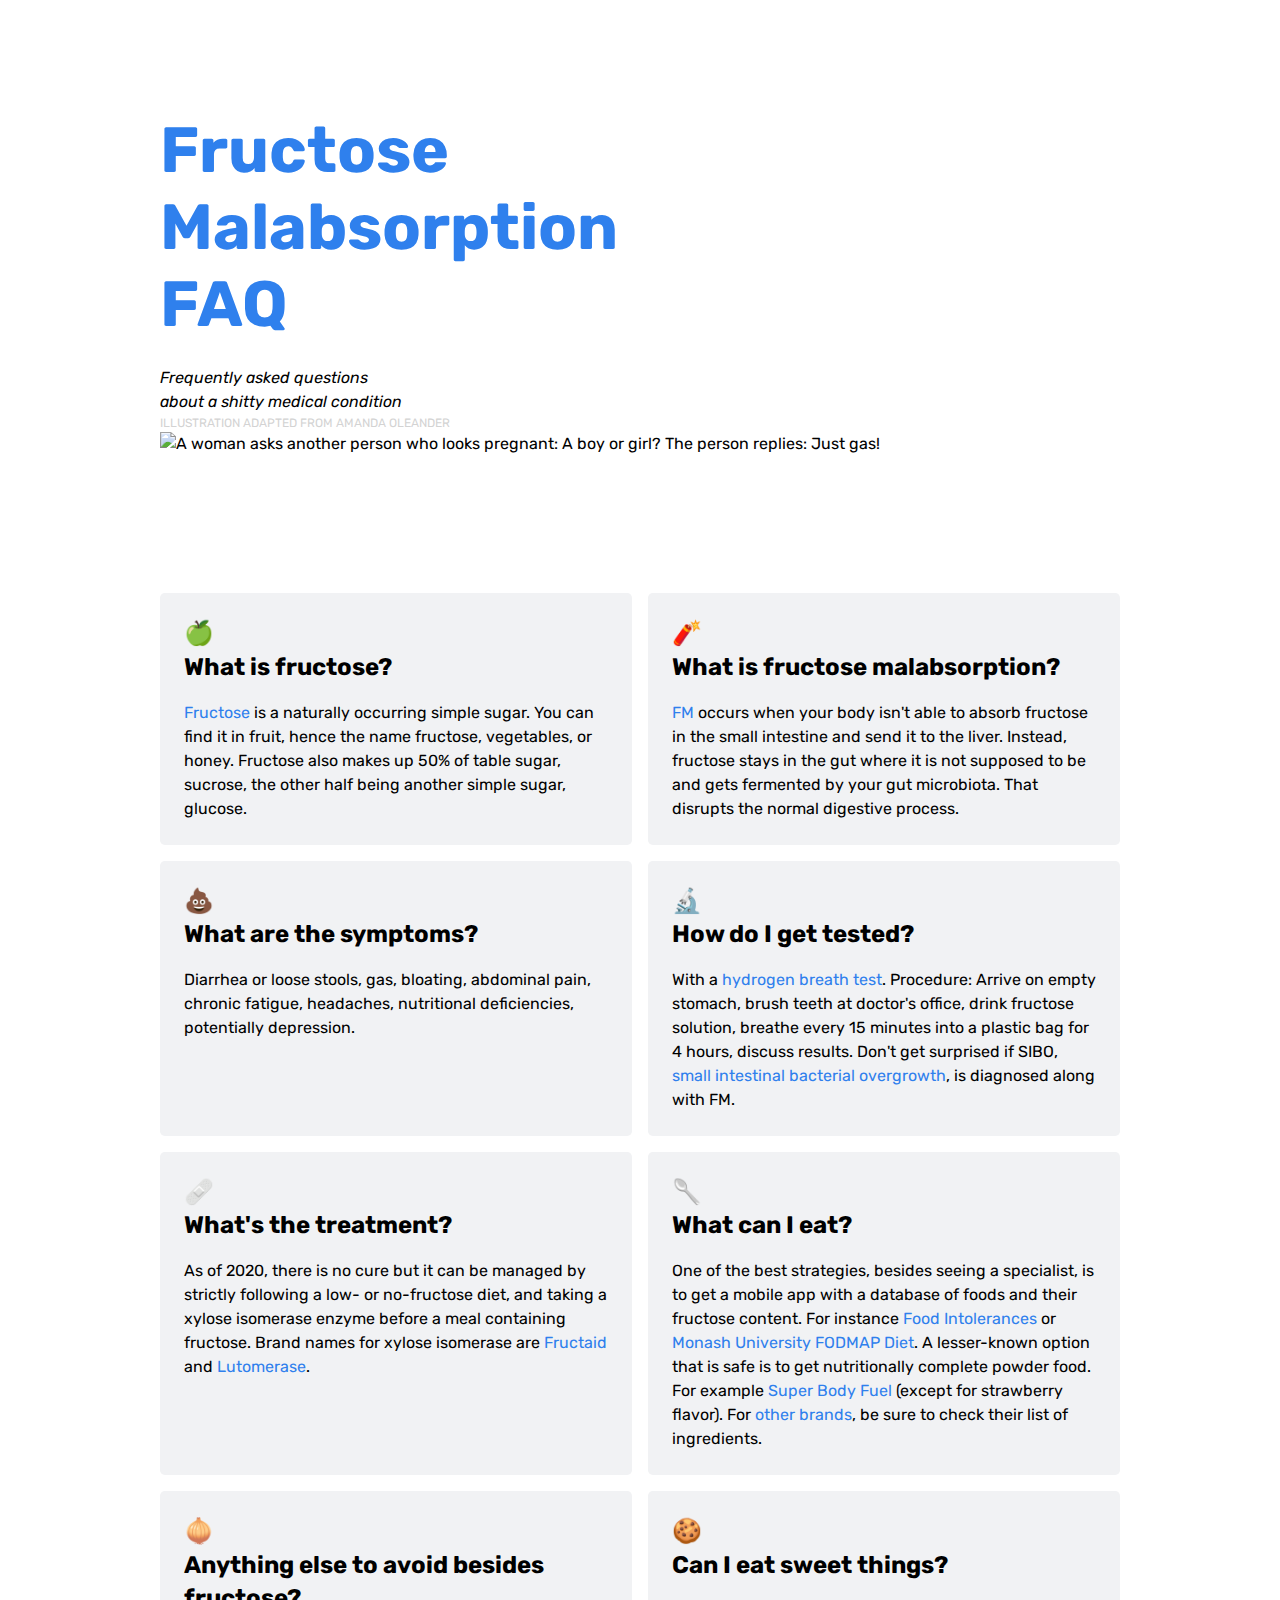
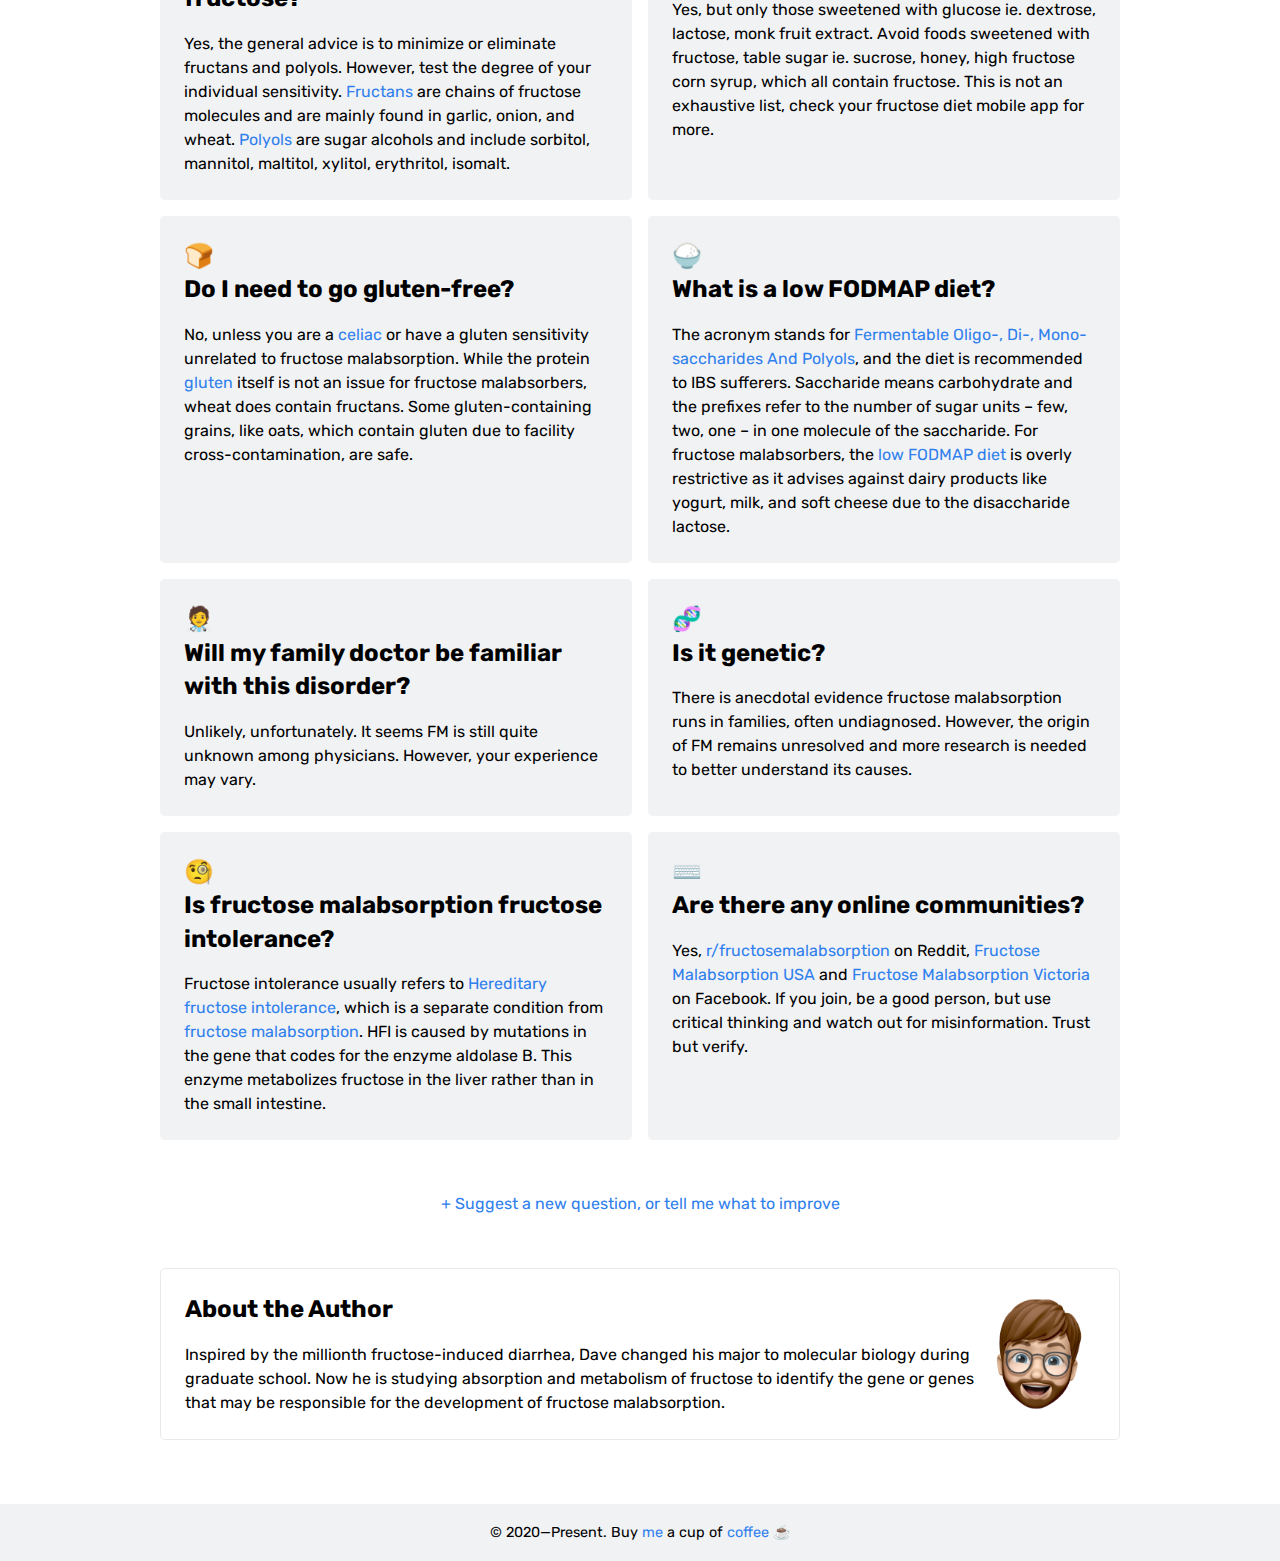
==== commit abe3b1ae: "Footer - replace emoticon with coffee emoji" ====
--- a/index.html
+++ b/index.html
@@ -187,7 +187,7 @@
 
     <footer>
         <p>© 2020—Present. Buy <a href="https://www.dnarna.co" target="_blank">me</a> a
-            cup of <a href="https://ko-fi.com/davbl" target="_blank">coffee</a> :)</p>
+            cup of <a href="https://ko-fi.com/davbl" target="_blank">coffee</a> ☕️</p>
     </footer>
 
 </body>
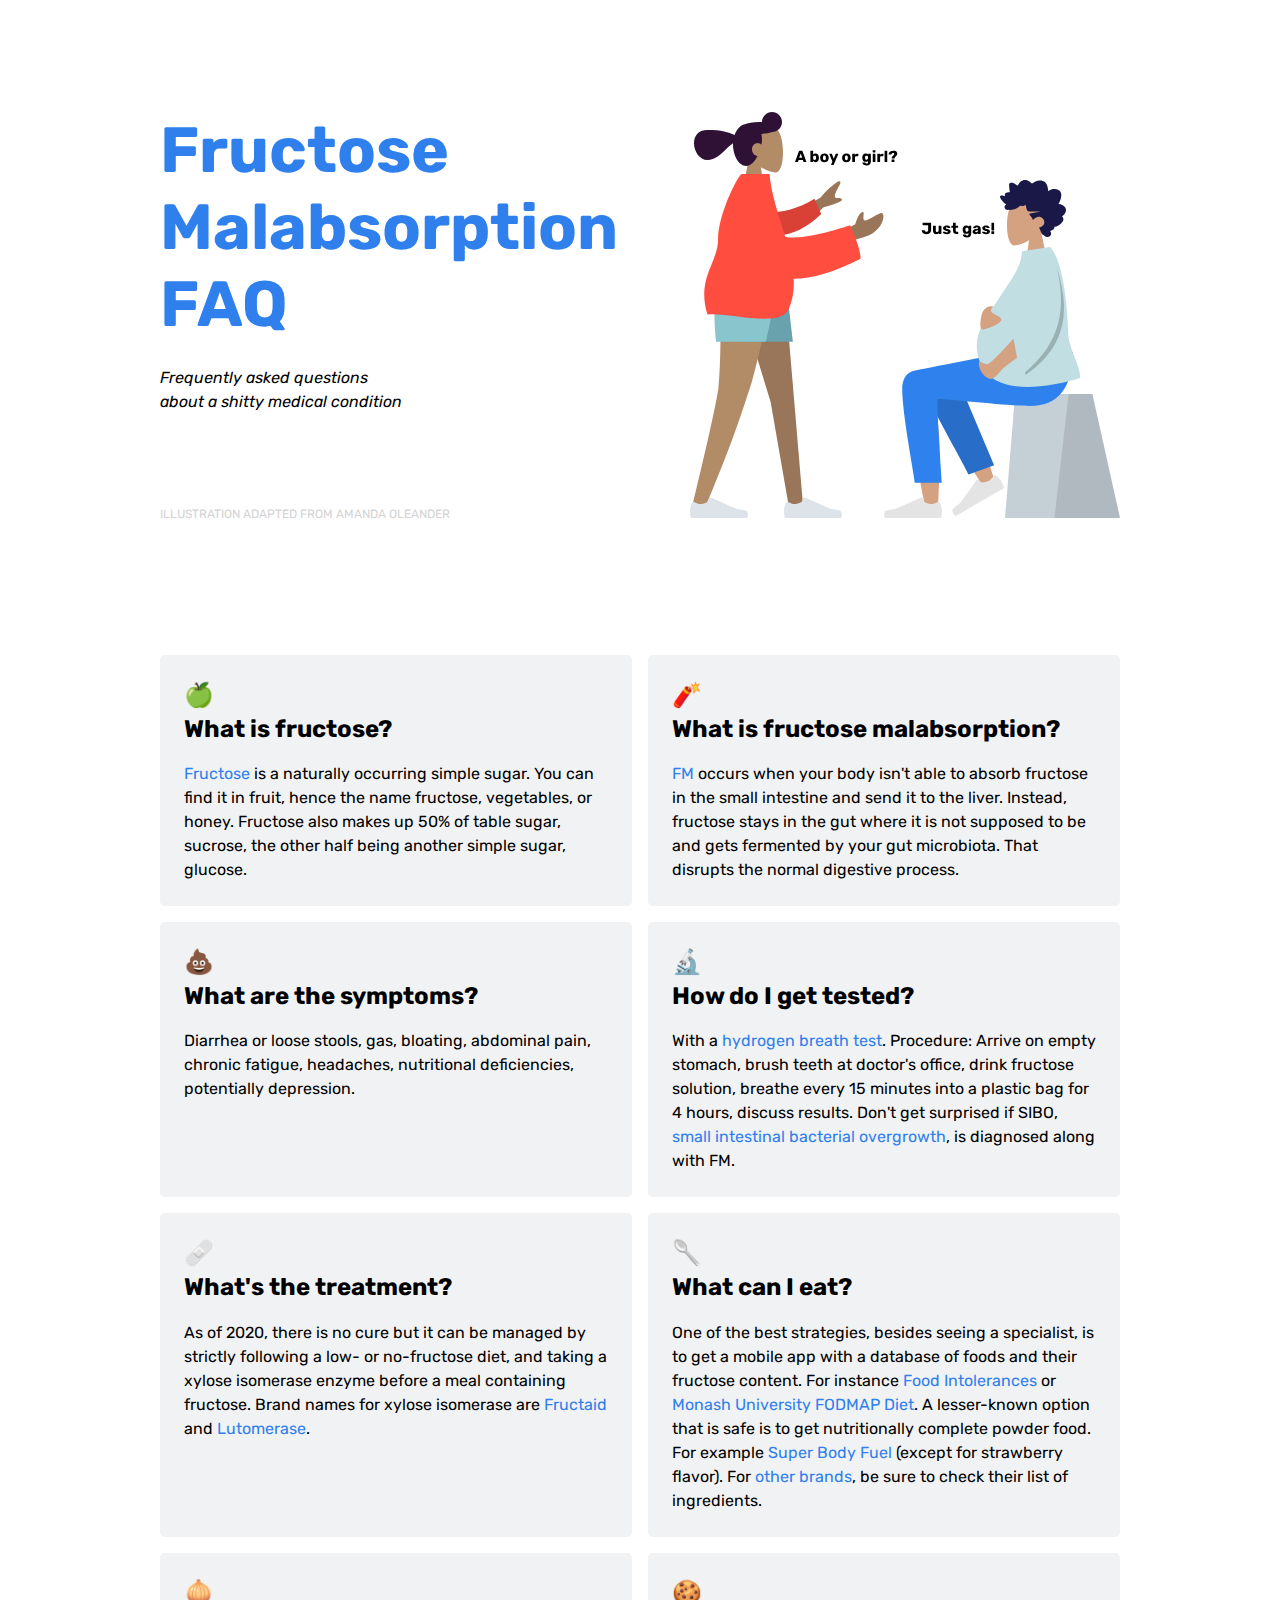
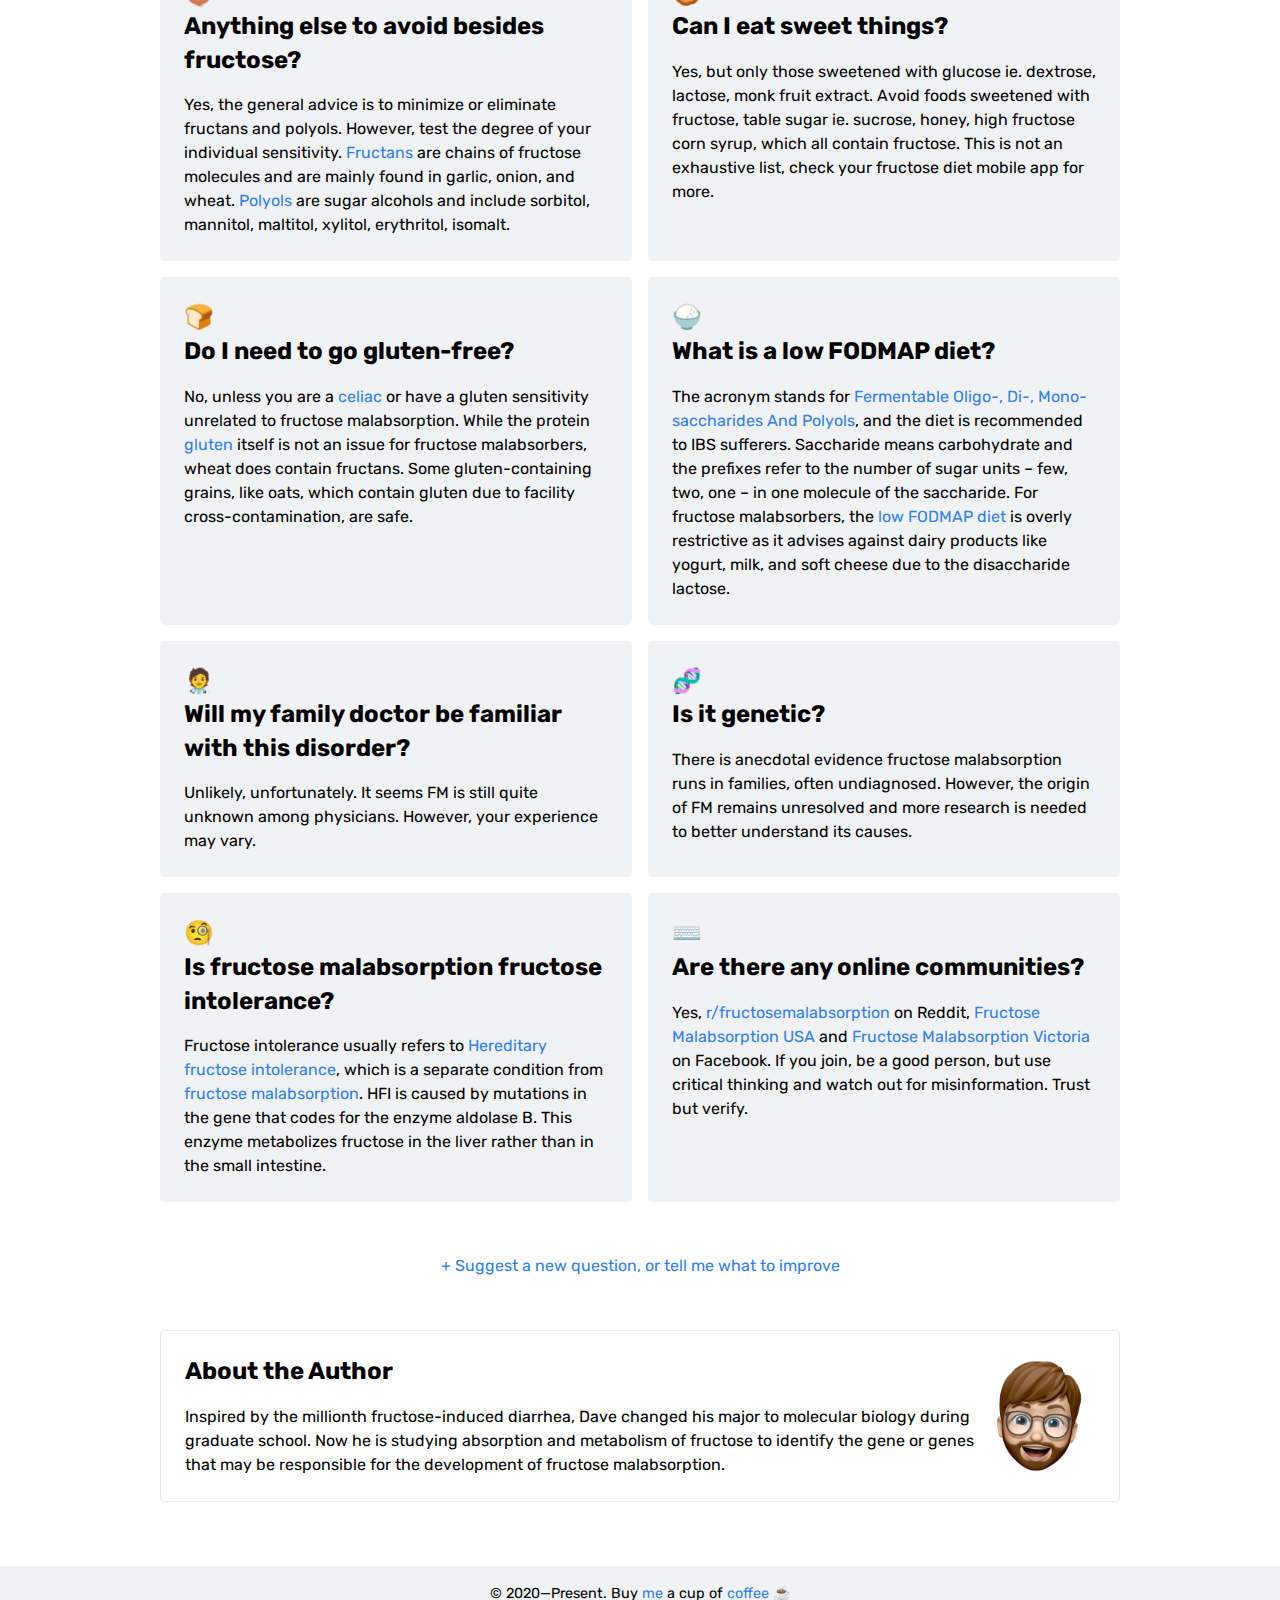
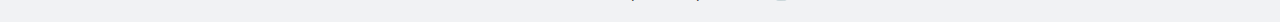
==== commit 52ab088e: "Removed Google Analytics" ====
--- a/index.html
+++ b/index.html
@@ -2,16 +2,6 @@
 <html lang="en">
 
 <head>
-    <!-- Global site tag (gtag.js) - Google Analytics -->
-    <script async src="https://www.googletagmanager.com/gtag/js?id=UA-145161862-3"></script>
-    <script>
-        window.dataLayer = window.dataLayer || [];
-        function gtag() { dataLayer.push(arguments); }
-        gtag('js', new Date());
-
-        gtag('config', 'UA-145161862-3');
-    </script>
-
     <meta charset="UTF-8" name="viewport" content="width=device-width, initial-scale=1">
     <meta name="description"
         content="Frequently asked questions about a shitty medical condition. Fructose malabsorption occurs when your body is unable to digest the sugar fructose.">
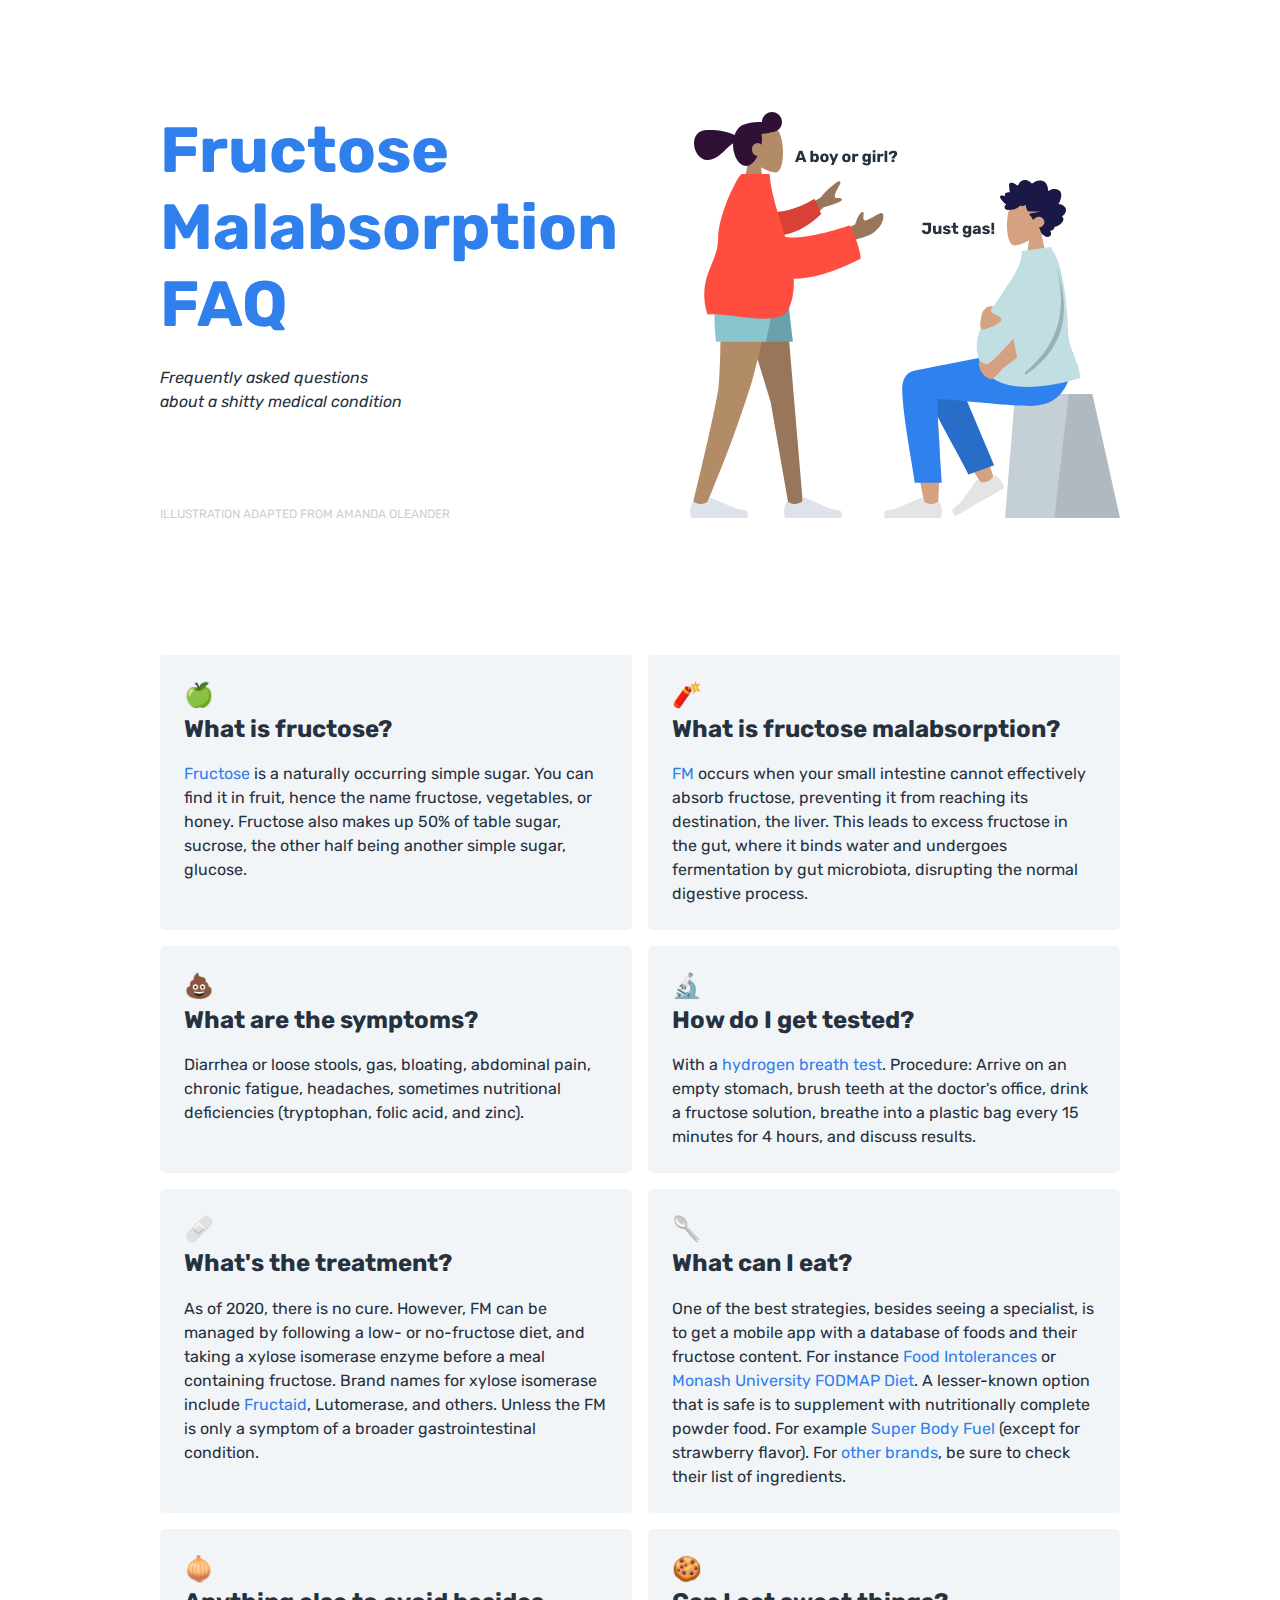
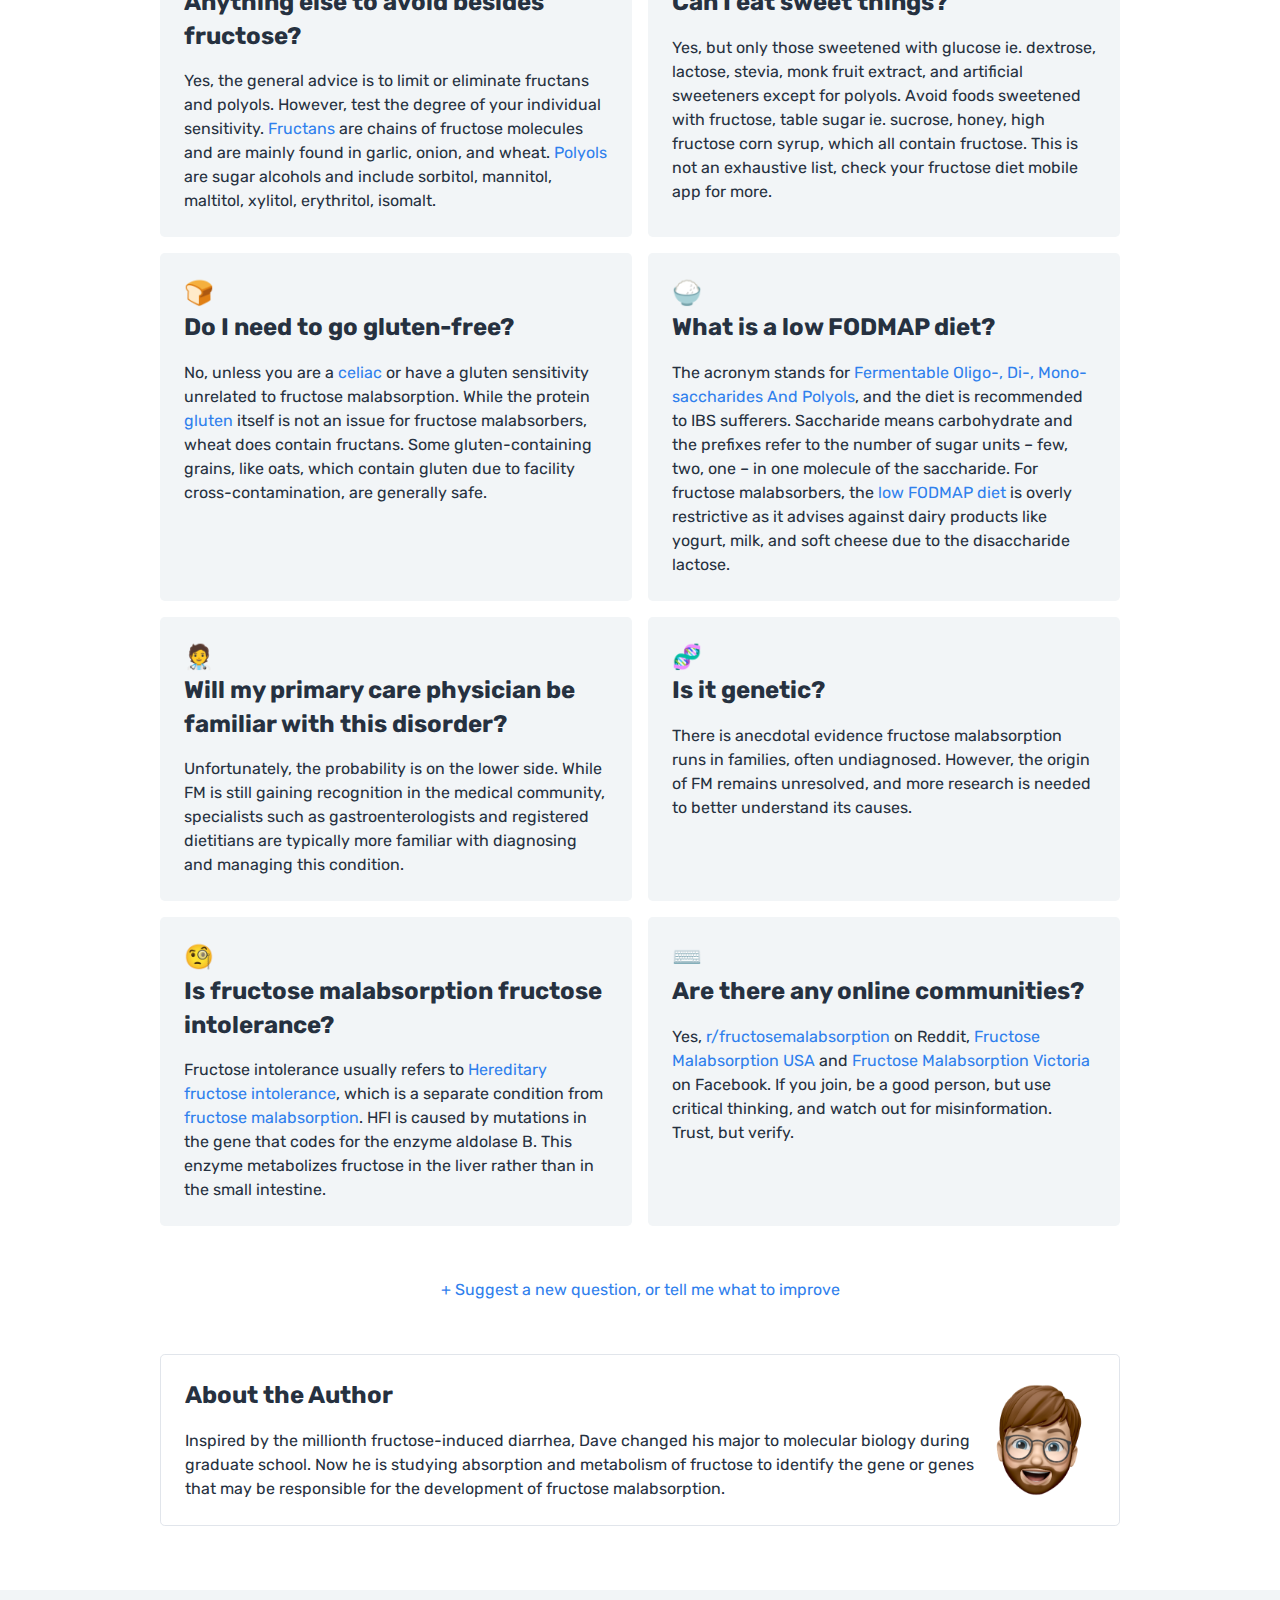
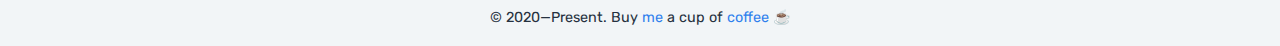
==== commit 8e3ef1e6: "Reviewed and improved all text, incl. links" ====
--- a/index.html
+++ b/index.html
@@ -1,4 +1,11 @@
 <!DOCTYPE html>
+<!-- 
+
+  Design and code by Dave 
+  ⸺
+  dnarna.co
+
+-->
 <html lang="en">
 
 <head>
@@ -48,33 +55,35 @@
             <div>
                 <h2>🧨<br>What is fructose malabsorption?</h2>
                 <p><a href="https://en.m.wikipedia.org/wiki/Fructose_malabsorption" target="_blank">FM</a> occurs when
-                    your body isn't able to absorb fructose in the small intestine and send it to the liver. Instead,
-                    fructose stays in the gut where it is not supposed to be and gets fermented by your gut microbiota.
-                    That disrupts the normal digestive process.</p>
+                    your small intestine cannot effectively absorb fructose, preventing it from reaching its
+                    destination, the liver. This
+                    leads to excess fructose in the gut, where it binds water and undergoes fermentation by gut
+                    microbiota, disrupting
+                    the normal digestive process.</p>
             </div>
 
             <div>
                 <h2>💩<br>What are the symptoms?</h2>
-                <p>Diarrhea or loose stools, gas, bloating, abdominal pain, chronic fatigue, headaches, nutritional
-                    deficiencies, potentially depression.</p>
+                <p>Diarrhea or loose stools, gas, bloating, abdominal pain, chronic fatigue, headaches, sometimes
+                    nutritional
+                    deficiencies (tryptophan, folic acid, and zinc).</p>
             </div>
 
             <div>
                 <h2>🔬<br>How do I get tested?</h2>
                 <p>With a <a href="https://en.m.wikipedia.org/wiki/Hydrogen_breath_test" target="_blank">hydrogen breath
-                        test</a>. Procedure: Arrive on empty stomach, brush teeth at doctor's office, drink fructose
-                    solution, breathe every 15 minutes into a plastic bag for 4 hours, discuss results. Don't get
-                    surprised if SIBO, <a href="https://en.m.wikipedia.org/wiki/Small_intestinal_bacterial_overgrowth"
-                        target="_blank">small intestinal bacterial overgrowth</a>, is diagnosed along with FM.</p>
+                        test</a>. Procedure: Arrive on an empty stomach, brush teeth at the doctor's office, drink a
+                    fructose
+                    solution, breathe into a plastic bag every 15 minutes for 4 hours, and discuss results.</p>
             </div>
 
             <div>
                 <h2>🩹<br>What's the treatment?</h2>
-                <p>As of 2020, there is no cure but it can be managed by strictly following a low- or no-fructose diet,
+                <p>As of 2020, there is no cure. However, FM can be managed by following a low- or no-fructose diet,
                     and taking a xylose isomerase enzyme before a meal containing fructose. Brand names for xylose
-                    isomerase are <a href="https://amzn.to/2VSVG8y" target="_blank">Fructaid</a> and <a
-                        href="http://rover.ebay.com/rover/1/711-53200-19255-0/1?ff3=4&pub=5575585655&toolid=10001&campid=5338680335&customid=&mpre=https%3A%2F%2Fwww.ebay.com%2Fitm%2FLutomerase-108-capsules-Fructose-intolerance-malabsorption-Xylose-Isomerase%2F252926486520"
-                        target="_blank">Lutomerase</a>.</p>
+                    isomerase include <a href="https://fructaidhealth.com/" target="_blank">Fructaid</a>, Lutomerase,
+                    and
+                    others. Unless the FM is only a symptom of a broader gastrointestinal condition.</p>
             </div>
 
             <div>
@@ -83,7 +92,8 @@
                     foods and their fructose content. For instance <a
                         href="https://www.baliza.de/en/apps/histamine.html" target="_blank">Food Intolerances</a> or <a
                         href="https://www.monashfodmap.com/ibs-central/i-have-ibs/get-the-app/" target="_blank">Monash
-                        University FODMAP Diet</a>. A lesser-known option that is safe is to get nutritionally complete
+                        University FODMAP Diet</a>. A lesser-known option that is safe is to supplement with
+                    nutritionally complete
                     powder food. For example <a href="https://superbodyfuel.com/" target="_blank">Super Body Fuel</a>
                     (except for strawberry flavor). For <a href="https://www.blendrunner.com/" target="_blank">other
                         brands</a>, be sure to check their list of ingredients.</p>
@@ -91,7 +101,7 @@
 
             <div>
                 <h2>🧅<br>Anything else to avoid besides fructose?</h2>
-                <p>Yes, the general advice is to minimize or eliminate fructans and polyols. However, test the degree of
+                <p>Yes, the general advice is to limit or eliminate fructans and polyols. However, test the degree of
                     your individual sensitivity. <a href="https://en.m.wikipedia.org/wiki/Fructan"
                         target="_blank">Fructans</a> are chains of fructose molecules and are mainly found in garlic,
                     onion, and wheat. <a href="https://en.m.wikipedia.org/wiki/Polyol" target="_blank">Polyols</a> are
@@ -100,7 +110,8 @@
 
             <div>
                 <h2>🍪<br>Can I eat sweet things?</h2>
-                <p>Yes, but only those sweetened with glucose ie. dextrose, lactose, monk fruit extract. Avoid foods
+                <p>Yes, but only those sweetened with glucose ie. dextrose, lactose, stevia, monk fruit extract, and
+                    artificial sweeteners except for polyols. Avoid foods
                     sweetened with fructose, table sugar ie. sucrose, honey, high fructose corn syrup, which all contain
                     fructose. This is not an exhaustive list, check your fructose diet mobile app for more.</p>
             </div>
@@ -111,7 +122,7 @@
                         target="_blank">celiac</a> or have a gluten sensitivity unrelated to fructose malabsorption.
                     While the protein <a href="https://en.m.wikipedia.org/wiki/Gluten" target="_blank">gluten</a> itself
                     is not an issue for fructose malabsorbers, wheat does contain fructans. Some gluten-containing
-                    grains, like oats, which contain gluten due to facility cross-contamination, are safe.</p>
+                    grains, like oats, which contain gluten due to facility cross-contamination, are generally safe.</p>
             </div>
 
             <div>
@@ -126,15 +137,17 @@
             </div>
 
             <div>
-                <h2>🧑‍⚕️<br>Will my family doctor be familiar with this disorder?</h2>
-                <p>Unlikely, unfortunately. It seems FM is still quite unknown among physicians. However, your
-                    experience may vary.</p>
+                <h2>🧑‍⚕️<br>Will my primary care physician be familiar with this disorder?</h2>
+                <p>Unfortunately, the probability is on the lower side. While FM is still gaining recognition in the
+                    medical community, specialists such as
+                    gastroenterologists and registered dietitians
+                    are typically more familiar with diagnosing and managing this condition.</p>
             </div>
 
             <div>
                 <h2>🧬<br>Is it genetic?</h2>
                 <p>There is anecdotal evidence fructose malabsorption runs in families, often undiagnosed. However, the
-                    origin of FM remains unresolved and more research is needed to better understand its causes.</p>
+                    origin of FM remains unresolved, and more research is needed to better understand its causes.</p>
             </div>
 
             <div>
@@ -154,12 +167,12 @@
                         href="https://www.facebook.com/groups/fructosemalabsorptionusa/" target="_blank">Fructose
                         Malabsorption USA</a> and <a href="https://www.facebook.com/groups/FMSGVIC/"
                         target="_blank">Fructose Malabsorption Victoria</a> on Facebook. If you join, be a good person,
-                    but use critical thinking and watch out for misinformation. Trust but verify.</p>
+                    but use critical thinking, and watch out for misinformation. Trust, but verify.</p>
             </div>
 
         </div> <!-- end of grid -->
 
-        <p class="github"><a href="https://github.com/akuataya/fmfaq/issues" target="_blank">+ Suggest a new
+        <p class="feedback"><a href="https://forms.gle/hWamKJWPEJsEjBPe9" target="_blank">+ Suggest a new
                 question, or tell me what to improve</a></p>
 
         <div class="author-box">
--- a/styles.css
+++ b/styles.css
@@ -9,6 +9,7 @@
   font-weight: 400;
   line-height: 1.5;
   background-color: white;
+  color: #263140;
 }
 
 main {
@@ -45,14 +46,14 @@
 }
 
 .caption {
-  color: lightgrey;
+  color: #c9cfd6;
   text-transform: uppercase;
   font-size: 0.75rem;
   /* margin-top: 5.6rem; */
 }
 
 .caption > a {
-  color: lightgrey;
+  color: #c9cfd6;
 }
 
 a {
@@ -63,7 +64,7 @@
 a:hover {
   text-decoration: underline;
   text-underline-offset: 4px;
-  color: #1d7dff;
+  color: #0d76ff;
 }
 
 .grid {
@@ -77,7 +78,7 @@
   padding: 1.5rem;
   border-radius: 0.3rem;
   /* border: 1px solid lightgrey; */
-  background-color: #f1f2f4;
+  background-color: #f2f5f7;
 }
 
 /*
@@ -100,7 +101,7 @@
   margin-bottom: 1rem;
 }
 
-.github {
+.feedback {
   text-align: center;
   padding-top: 2.25rem;
 }
@@ -109,10 +110,9 @@
   display: flex;
   /* flex-wrap: wrap; */
   align-items: center;
-  /* background-color: white; */
   padding: 1.5rem;
   border-radius: 0.3rem;
-  border: 1px solid #e8eaed;
+  border: 1px solid #e1e5eb;
   /* box-shadow: 0px 0px 5px 5px rgba(0,0,0,0.05); */
   margin-top: 3.25rem;
   margin-bottom: 3rem;
@@ -132,8 +132,8 @@
   bottom: 0;
   width: 100%;
   /* line-height: 25px; */
-  background-color: #f1f2f4;
-  color: black;
+  background-color: #f2f5f7;
+  /* color: black; */
   text-align: center;
   font-size: 0.9rem;
   padding-top: 1.1rem;
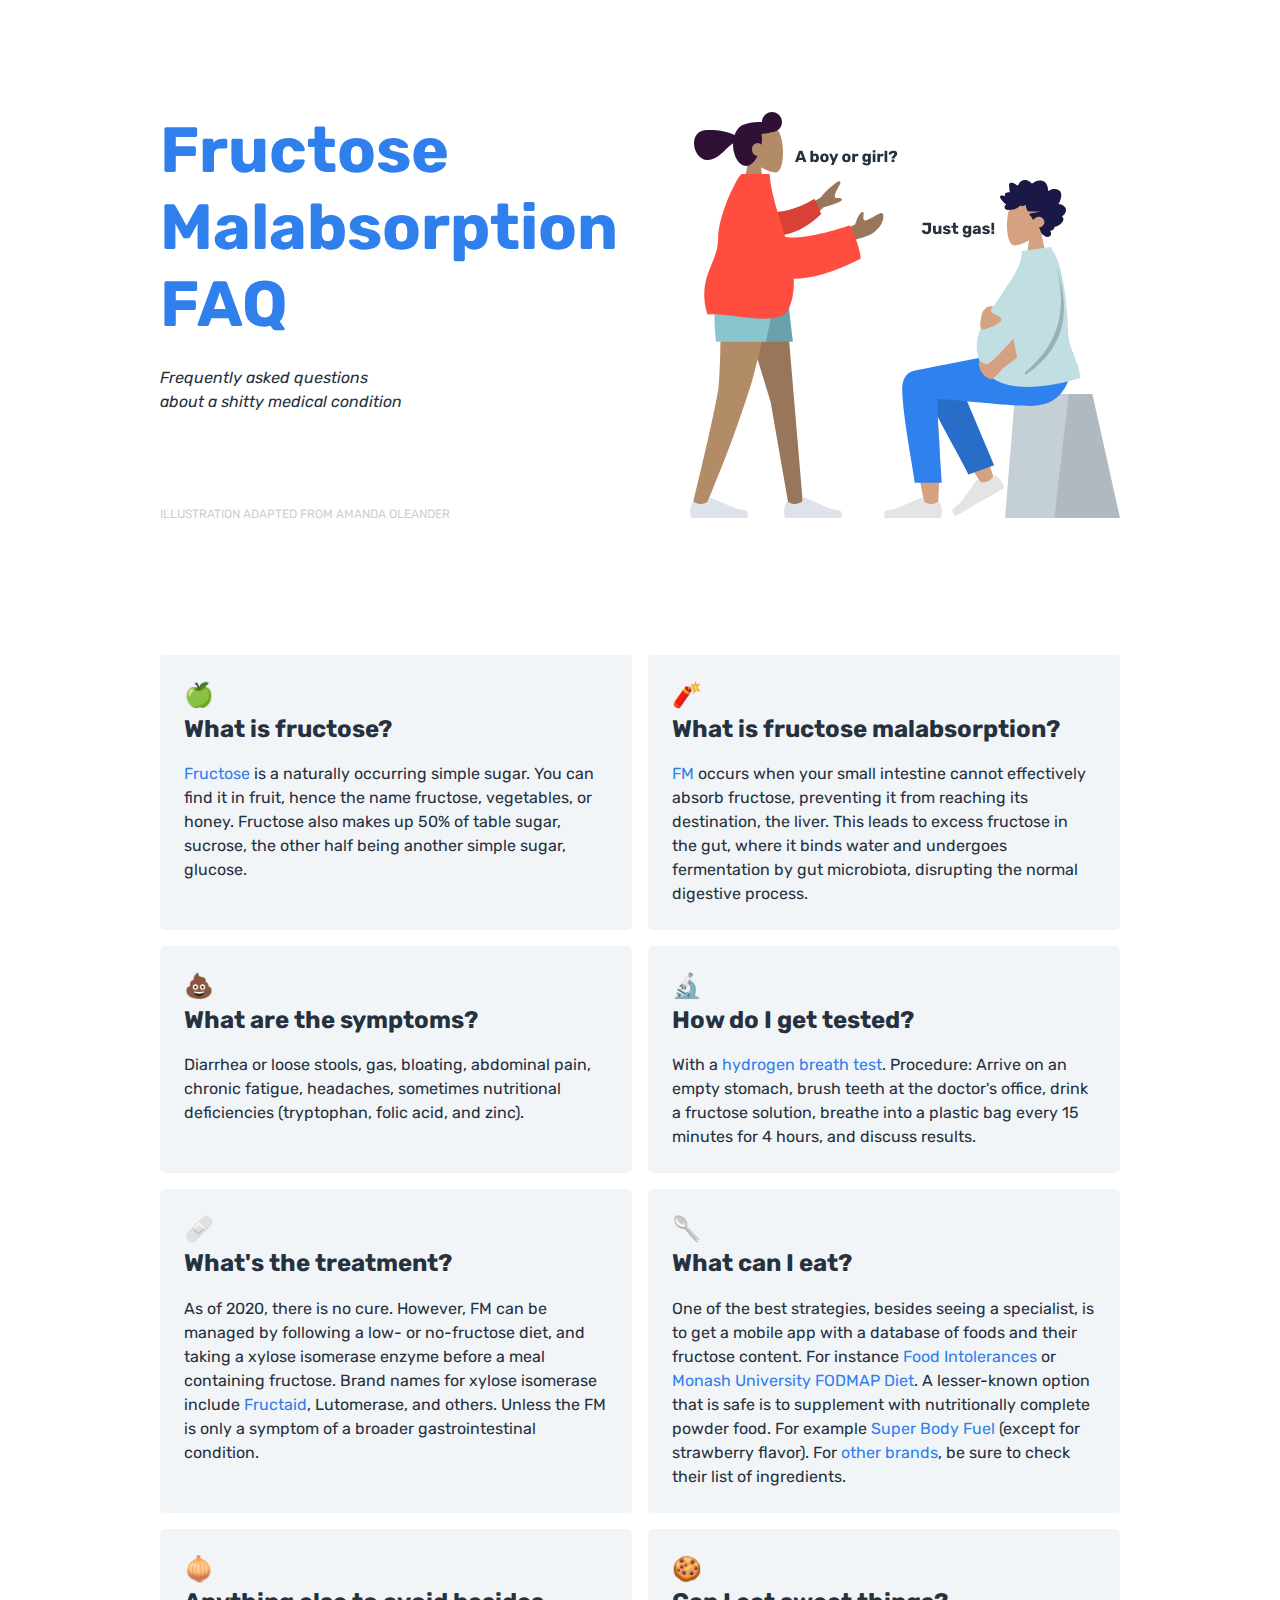
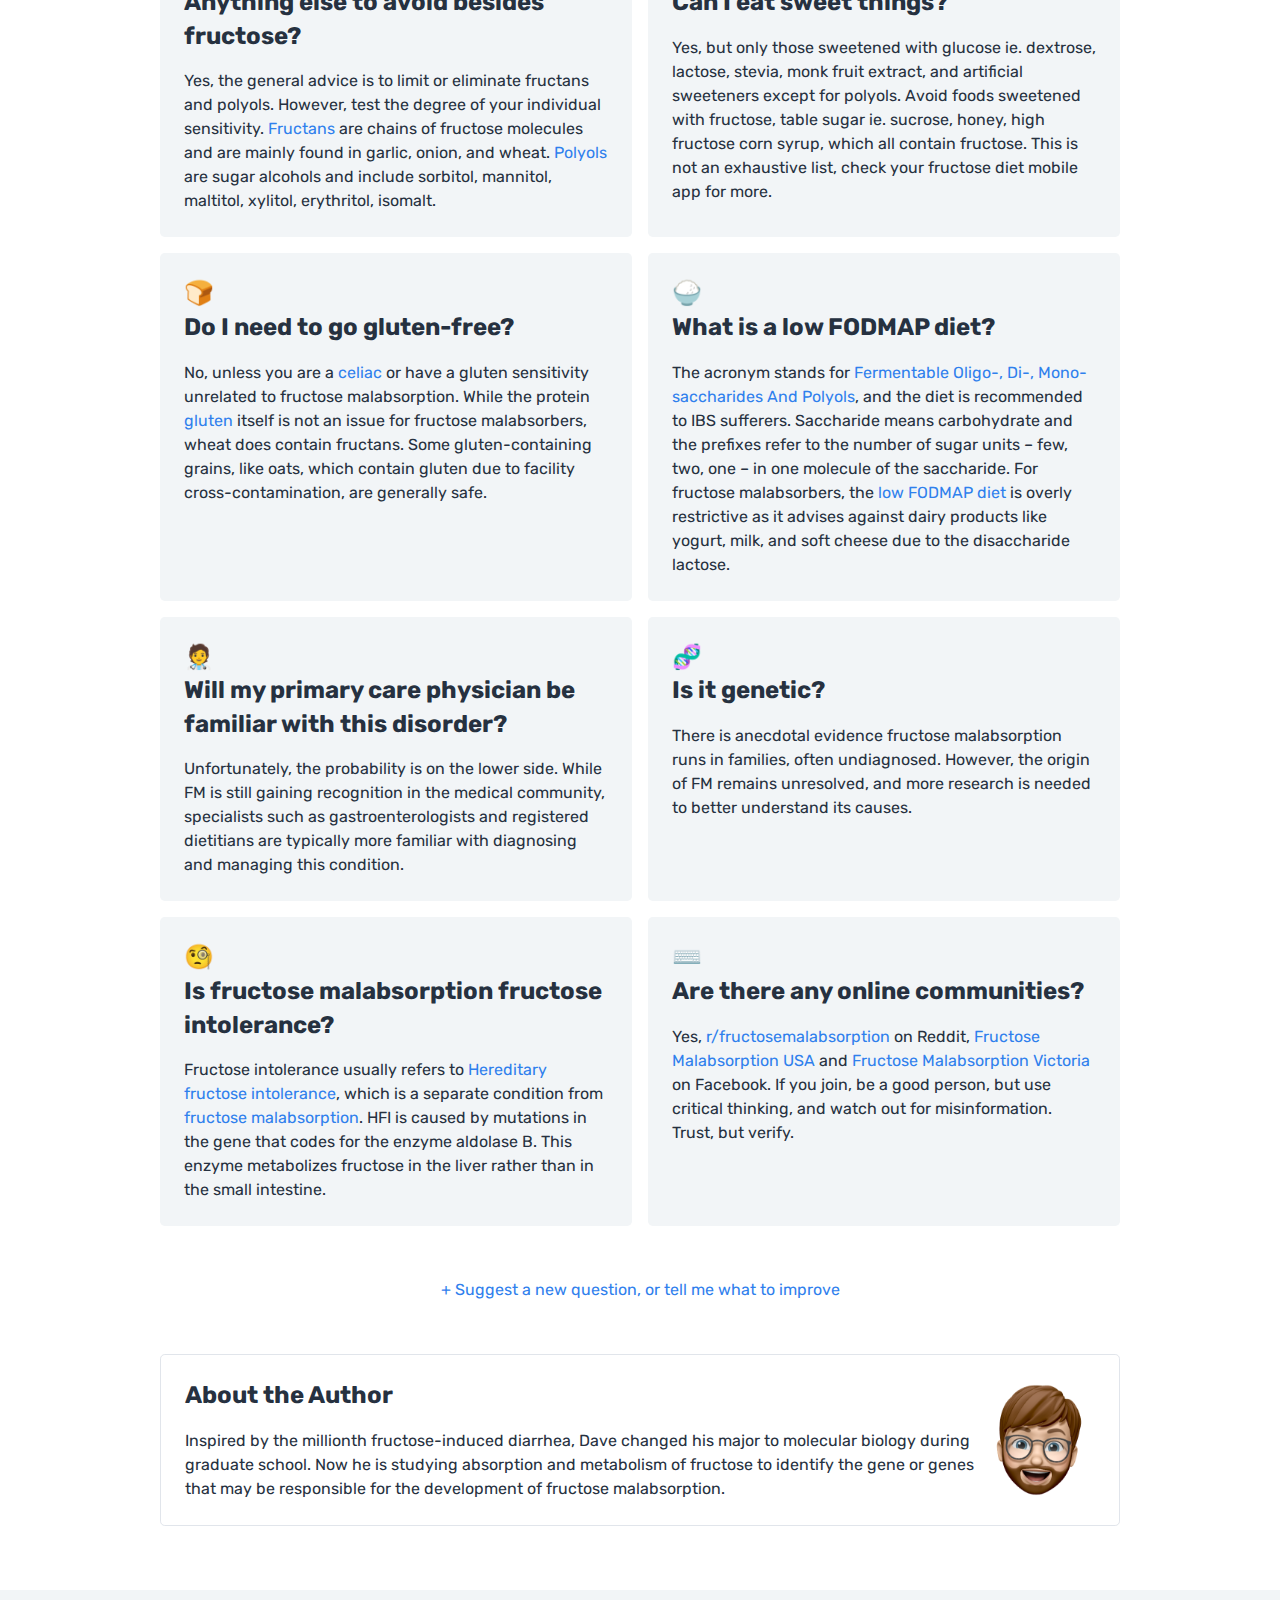
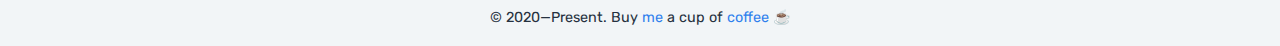
==== commit 4413ed82: "Convert memoji png to avif" ====
--- a/index.html
+++ b/index.html
@@ -183,7 +183,7 @@
                     gene or genes that may be responsible for the development of fructose malabsorption.</p>
             </div>
 
-            <img src="img/memoji.png" alt="Memoji of the site's author" class="memoji">
+            <img src="img/memoji.avif" alt="Memoji of the site's author" class="memoji">
         </div>
 
     </main>
